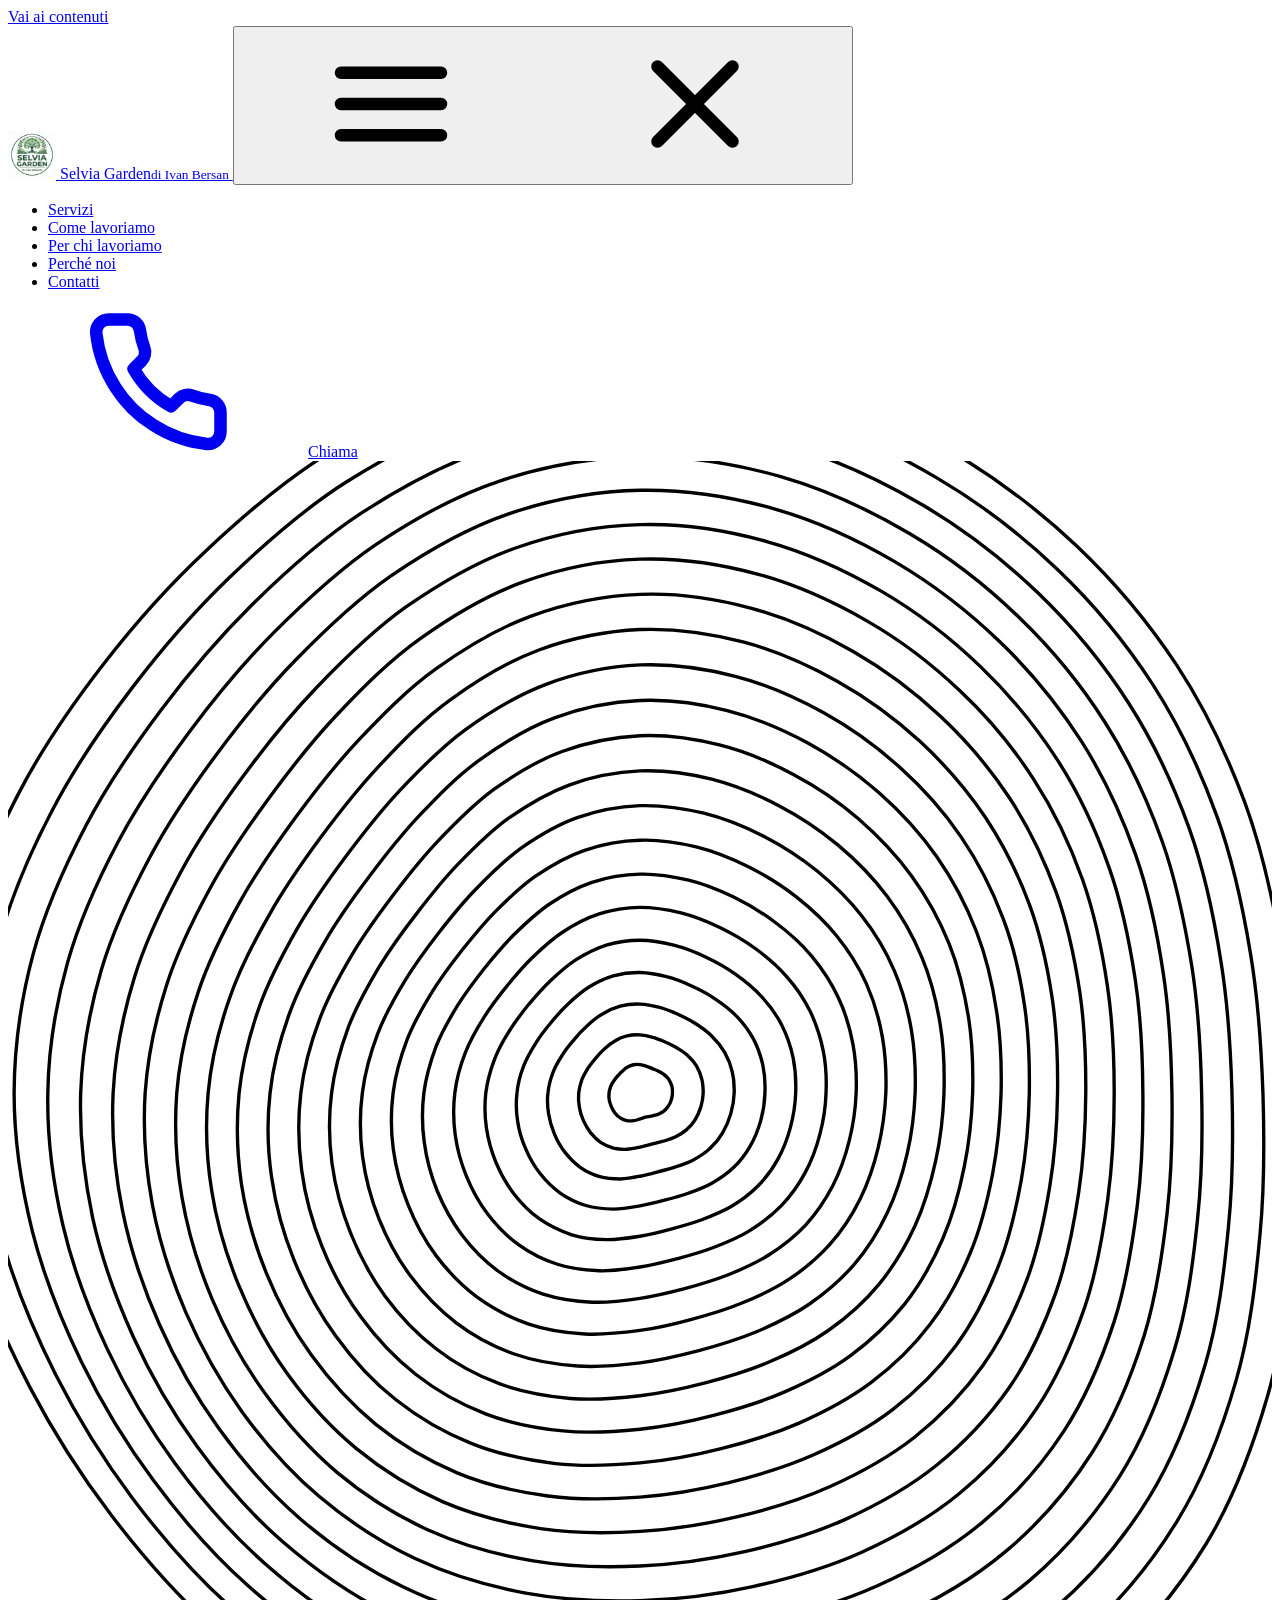
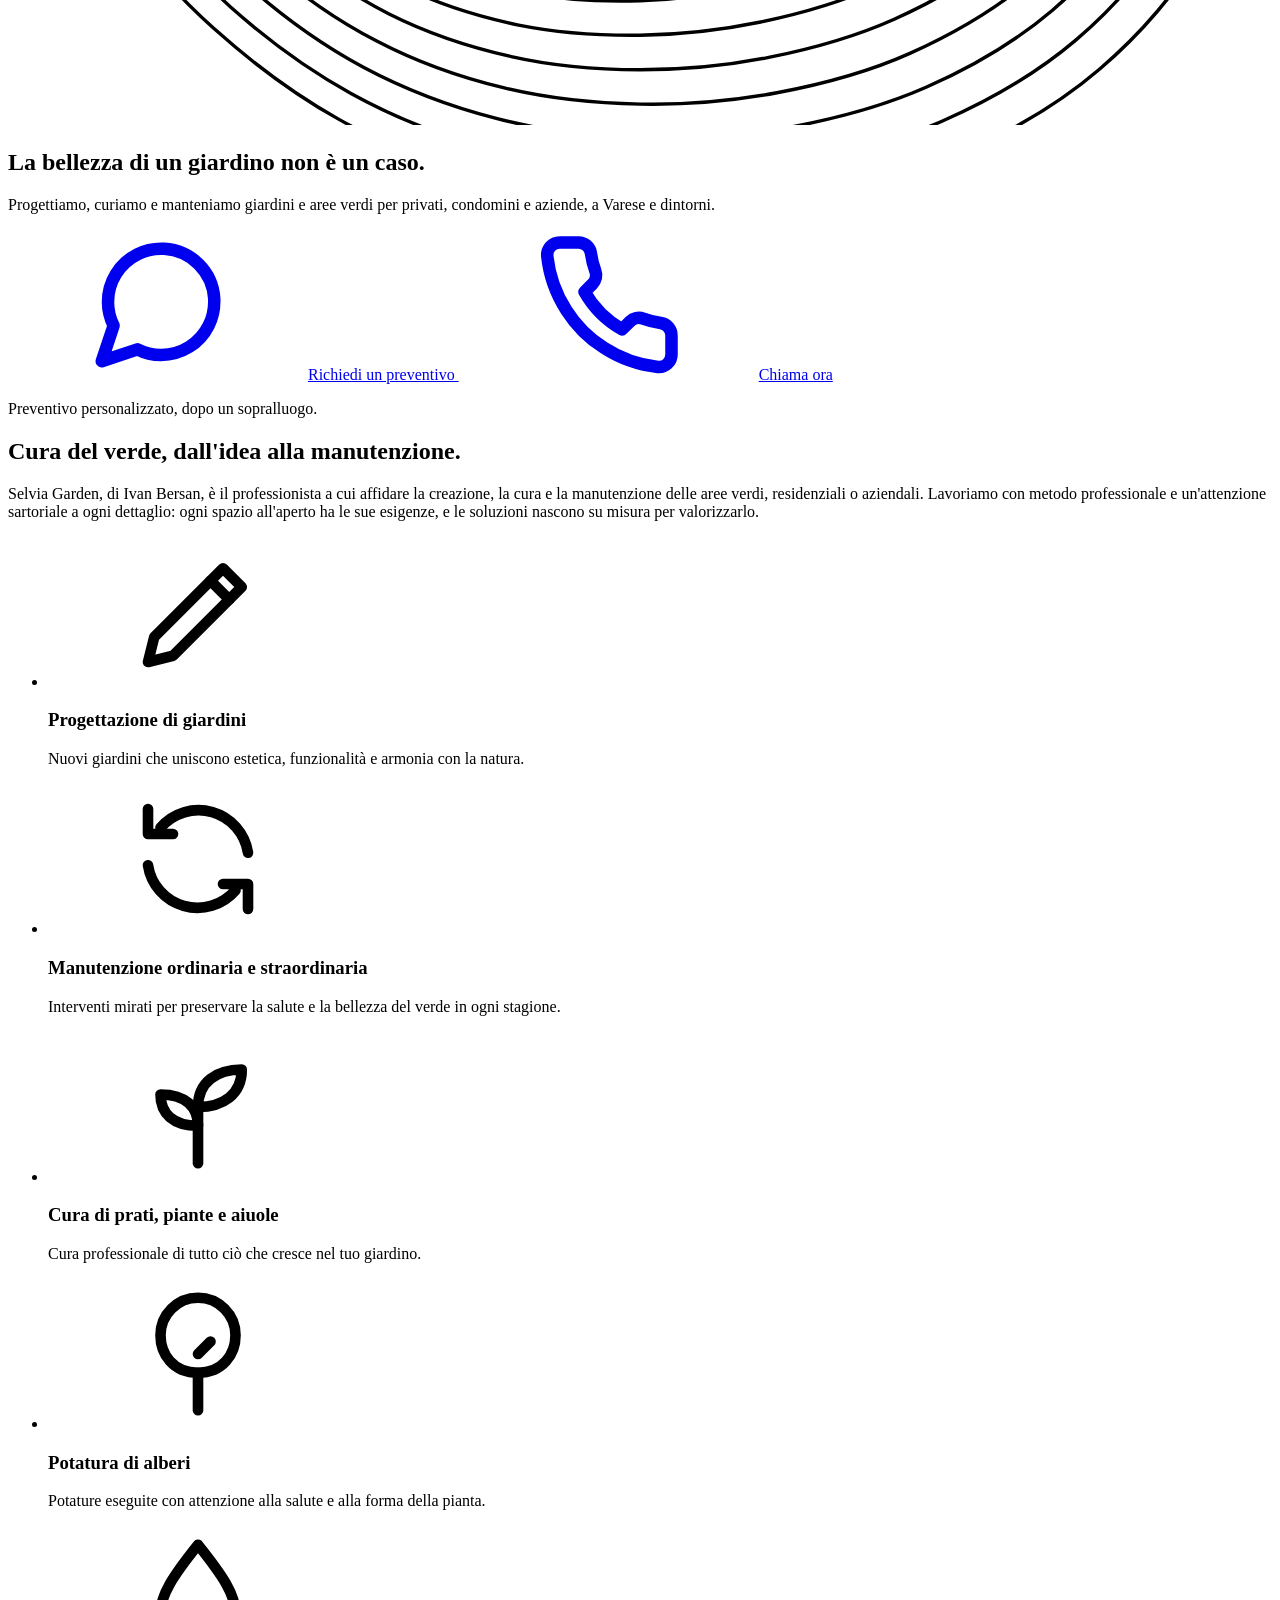
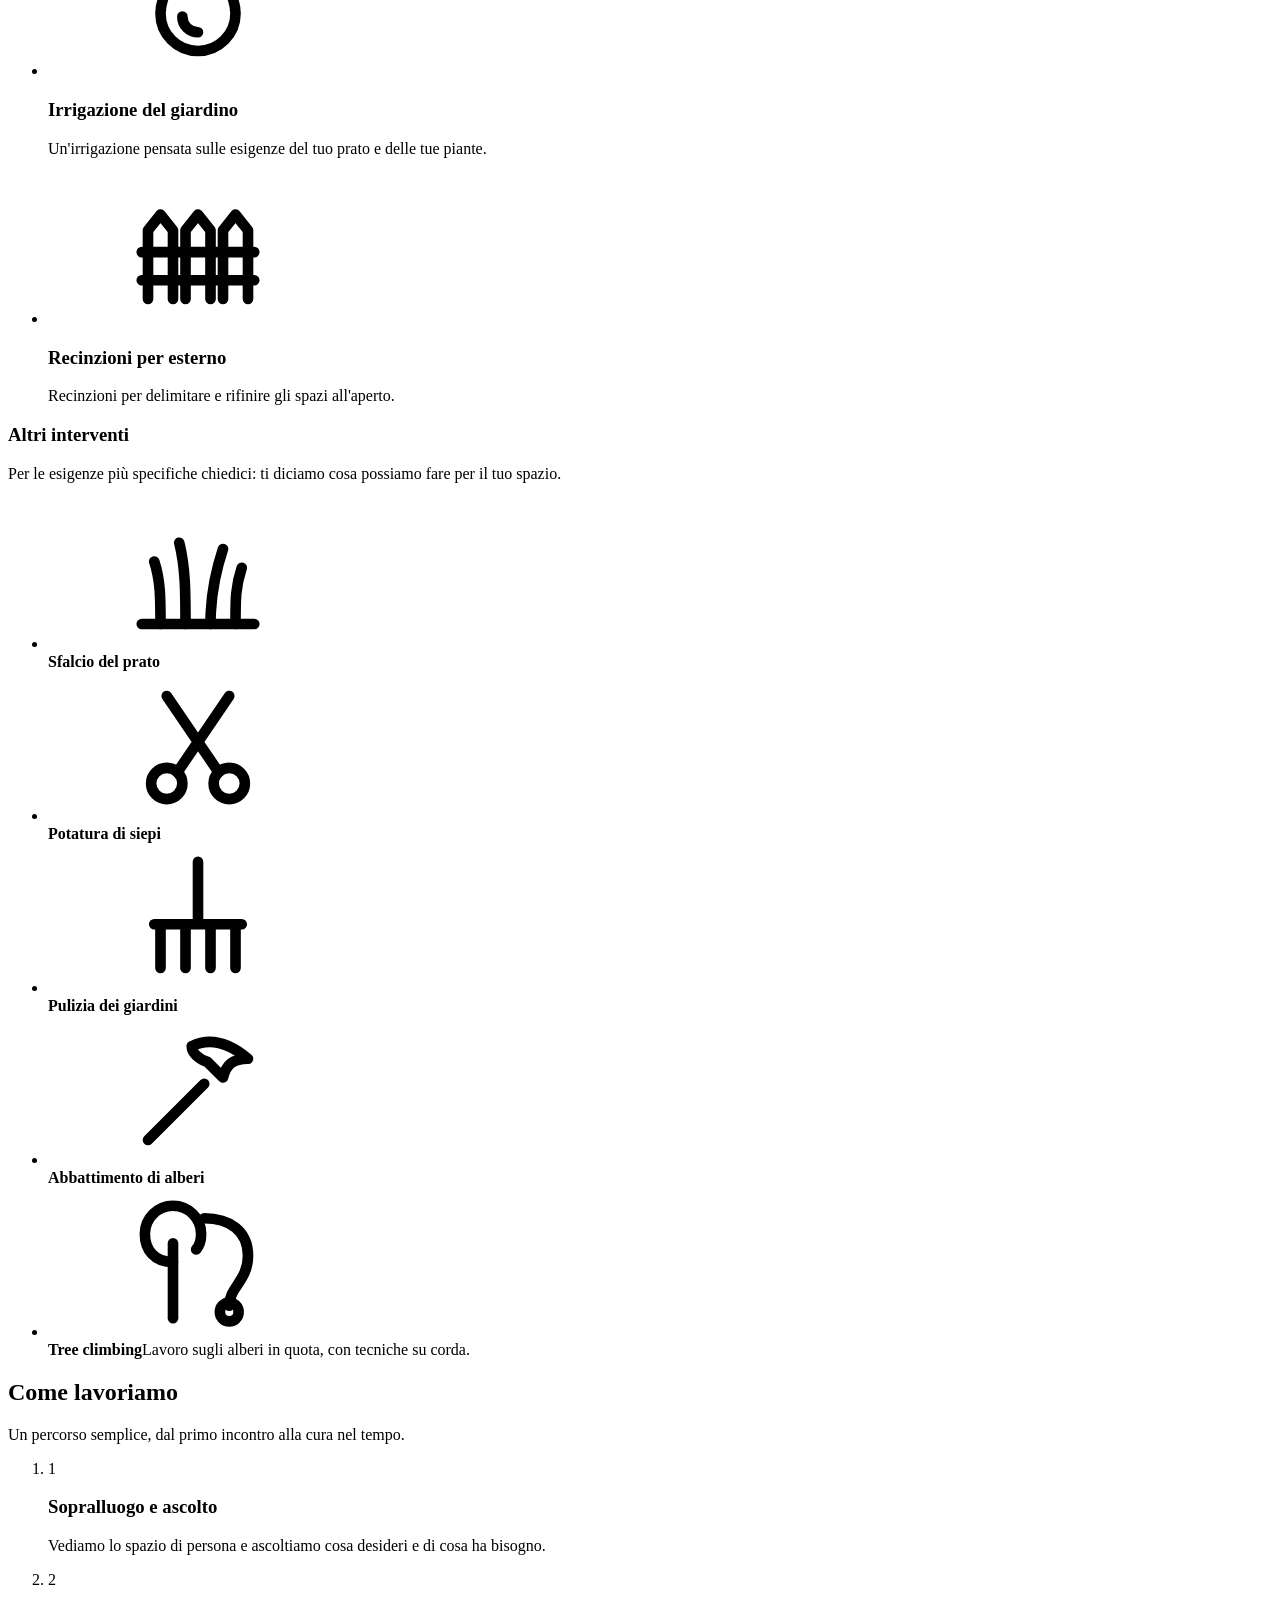
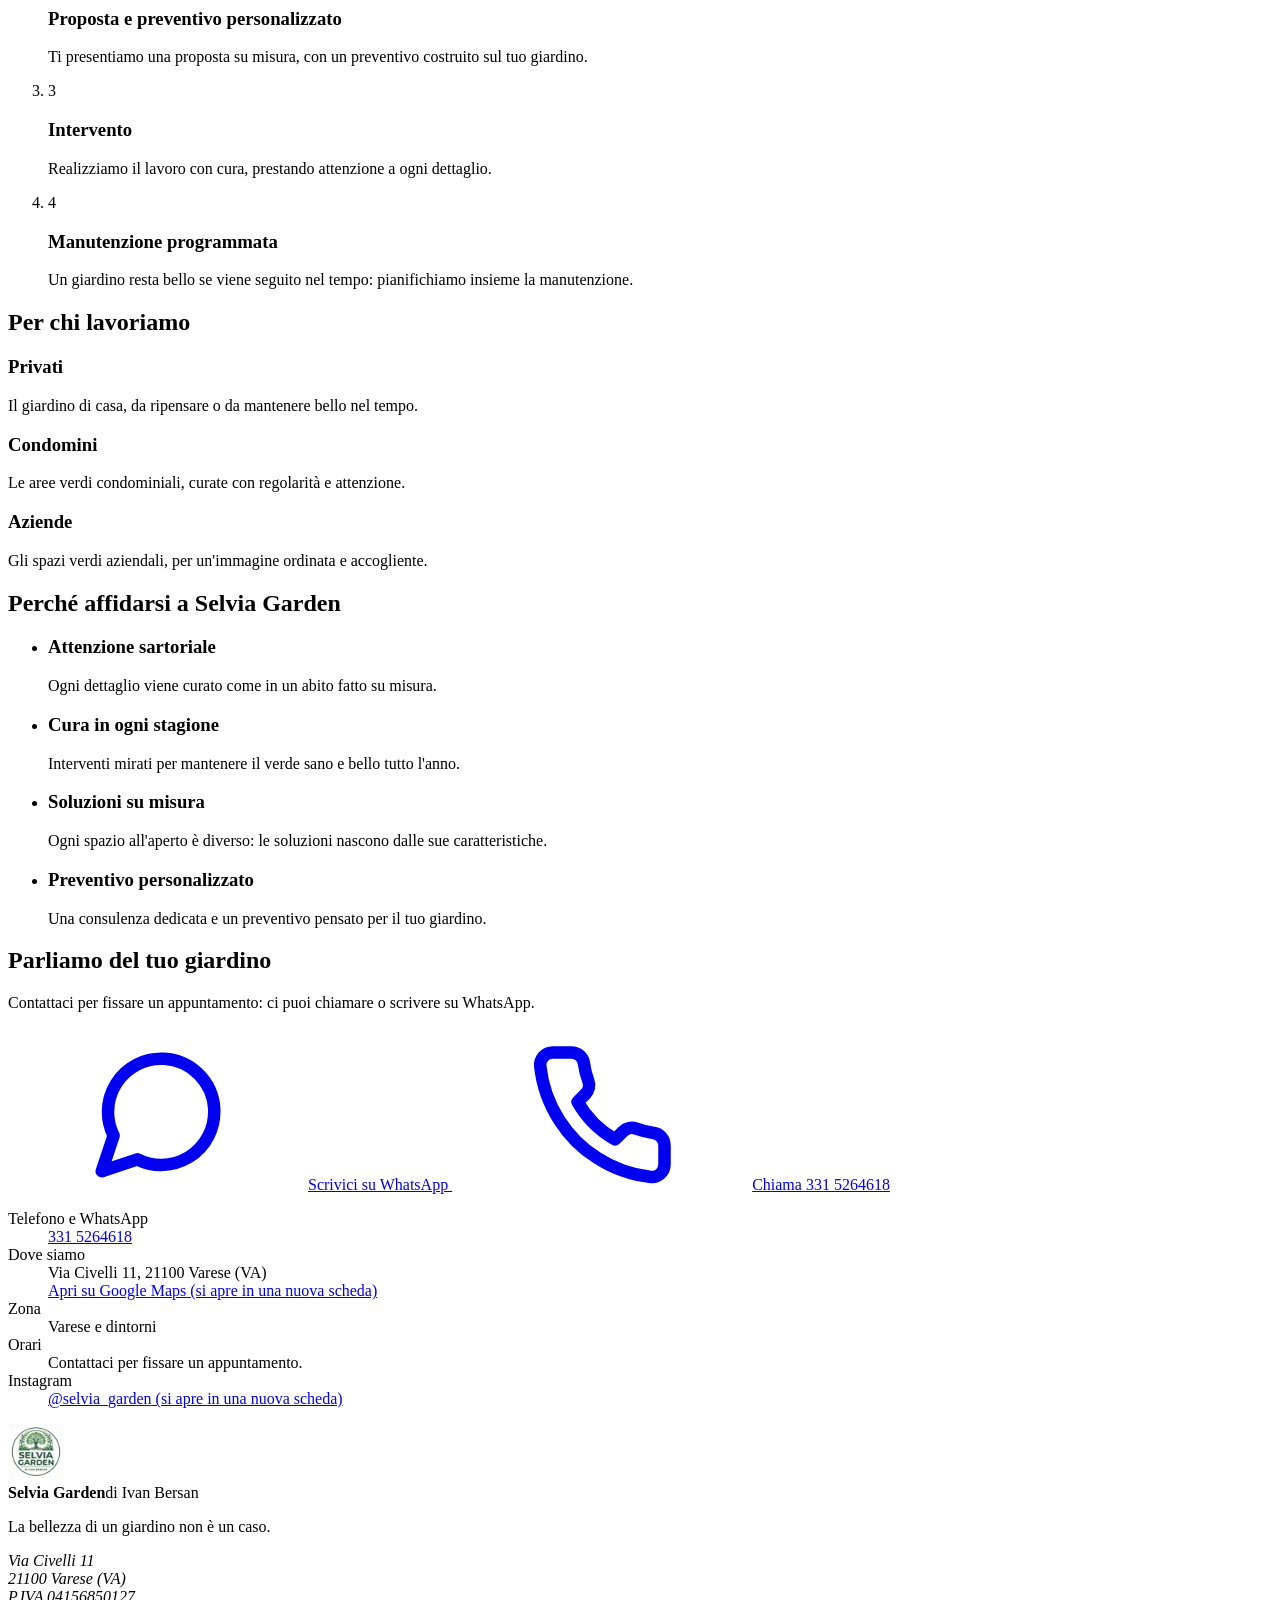
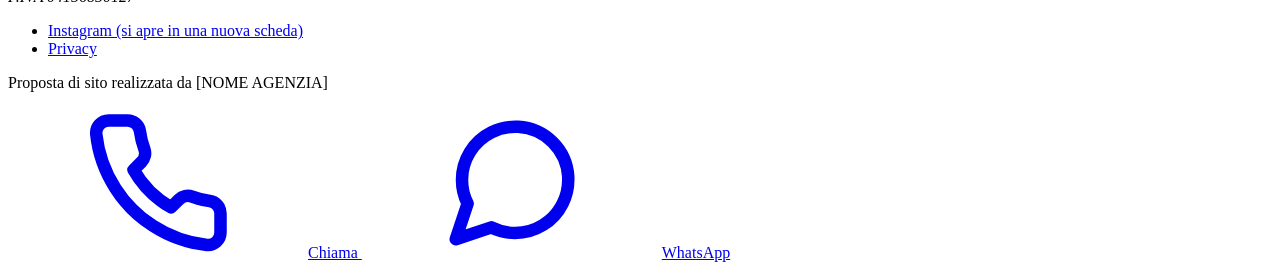
==== index.html @ 8de21fe6 "Aggiungi pagina principale con SEO, JSON-LD e noindex di bozza Co-Authored-By: Claude Sonnet 5.5 <no" ====
<!doctype html>
<html lang="it" class="no-js">
<head>
  <meta charset="utf-8">
  <meta name="viewport" content="width=device-width, initial-scale=1">
  <script>document.documentElement.className = "js";</script>

  <title>Selvia Garden | Giardiniere a Varese: progettazione e cura del verde</title>
  <meta name="description" content="Selvia Garden di Ivan Bersan: giardiniere a Varese per progettazione, cura e manutenzione di giardini e aree verdi di privati, condomini e aziende. Preventivo personalizzato.">

  <!-- BOZZA: togliere questa riga quando il cliente approva il sito (vedi README) -->
  <meta name="robots" content="noindex, nofollow">

  <meta name="theme-color" content="#1e4630">
  <link rel="icon" type="image/png" sizes="32x32" href="assets/img/favicon-32.png">
  <link rel="apple-touch-icon" href="assets/img/apple-touch-icon.png">

  <meta property="og:type" content="website">
  <meta property="og:locale" content="it_IT">
  <meta property="og:site_name" content="Selvia Garden">
  <meta property="og:title" content="Selvia Garden | Giardiniere a Varese">
  <meta property="og:description" content="La bellezza di un giardino non è un caso. Progettazione, cura e manutenzione del verde a Varese e dintorni.">
  <!-- Al go-live: rendere assoluti questi URL con il dominio definitivo -->
  <meta property="og:image" content="assets/img/og.png">
  <meta property="og:image:width" content="1200">
  <meta property="og:image:height" content="630">
  <meta name="twitter:card" content="summary_large_image">

  <link rel="stylesheet" href="assets/css/style.css">

  <!-- Dati reali dell'attività. Se cambi indirizzo/telefono in assets/js/main.js, aggiorna anche qui. -->
  <script type="application/ld+json">
  {
    "@context": "https://schema.org",
    "@type": "LocalBusiness",
    "name": "Selvia Garden",
    "legalName": "Selvia Garden di Ivan Bersan",
    "description": "Progettazione, cura e manutenzione di giardini e aree verdi per privati, condomini e aziende.",
    "telephone": "+393315264618",
    "vatID": "IT04156850127",
    "address": {
      "@type": "PostalAddress",
      "streetAddress": "Via Civelli 11",
      "postalCode": "21100",
      "addressLocality": "Varese",
      "addressRegion": "VA",
      "addressCountry": "IT"
    },
    "areaServed": "Varese e dintorni",
    "sameAs": ["https://www.instagram.com/selvia_garden/"]
  }
  </script>
</head>
<body>
  <a class="skip-link" href="#contenuto">Vai ai contenuti</a>

  <!-- Icone (sprite) -->
  <svg width="0" height="0" style="position:absolute" aria-hidden="true" focusable="false">
    <defs>
      <symbol id="i-phone" viewBox="0 0 24 24"><path fill="none" stroke="currentColor" stroke-width="2" stroke-linecap="round" stroke-linejoin="round" d="M22 16.92v3a2 2 0 0 1-2.18 2 19.79 19.79 0 0 1-8.63-3.07 19.5 19.5 0 0 1-6-6 19.79 19.79 0 0 1-3.07-8.67A2 2 0 0 1 4.11 2h3a2 2 0 0 1 2 1.72c.13.96.36 1.9.7 2.81a2 2 0 0 1-.45 2.11L8.09 9.91a16 16 0 0 0 6 6l1.27-1.27a2 2 0 0 1 2.11-.45c.91.34 1.85.57 2.81.7A2 2 0 0 1 22 16.92z"/></symbol>
      <symbol id="i-chat" viewBox="0 0 24 24"><path fill="none" stroke="currentColor" stroke-width="2" stroke-linecap="round" stroke-linejoin="round" d="M21 11.5a8.4 8.4 0 0 1-.9 3.8 8.5 8.5 0 0 1-7.6 4.7 8.4 8.4 0 0 1-3.8-.9L3 21l1.9-5.7a8.4 8.4 0 0 1-.9-3.8 8.5 8.5 0 0 1 4.7-7.6 8.4 8.4 0 0 1 3.8-.9h.5a8.5 8.5 0 0 1 8 8z"/></symbol>
      <symbol id="i-menu" viewBox="0 0 24 24"><path fill="none" stroke="currentColor" stroke-width="2" stroke-linecap="round" d="M4 7h16M4 12h16M4 17h16"/></symbol>
      <symbol id="i-close" viewBox="0 0 24 24"><path fill="none" stroke="currentColor" stroke-width="2" stroke-linecap="round" d="M6 6l12 12M18 6L6 18"/></symbol>

      <!-- Servizi: stile a tratto, 24x24 -->
      <symbol id="s-progetto" viewBox="0 0 24 24"><g fill="none" stroke="currentColor" stroke-width="1.7" stroke-linecap="round" stroke-linejoin="round"><path d="M4 20l1-4L16 5l3 3L8 19l-4 1z"/><path d="M14 7l3 3"/></g></symbol>
      <symbol id="s-manutenzione" viewBox="0 0 24 24"><g fill="none" stroke="currentColor" stroke-width="1.7" stroke-linecap="round" stroke-linejoin="round"><path d="M20 11a8 8 0 0 0-14-4M4 4v4h4M4 13a8 8 0 0 0 14 4M20 20v-4h-4"/></g></symbol>
      <symbol id="s-cura" viewBox="0 0 24 24"><g fill="none" stroke="currentColor" stroke-width="1.7" stroke-linecap="round" stroke-linejoin="round"><path d="M12 21v-9"/><path d="M12 12c0-4 3-6 7-6 0 4-3 6-7 6z"/><path d="M12 15c0-3-2-5-6-5 0 3 2 5 6 5z"/></g></symbol>
      <symbol id="s-albero" viewBox="0 0 24 24"><g fill="none" stroke="currentColor" stroke-width="1.7" stroke-linecap="round" stroke-linejoin="round"><path d="M12 21v-6"/><path d="M12 15c-4 0-6-3-6-6a6 6 0 0 1 12 0c0 3-2 6-6 6z"/><path d="M12 12l2-2"/></g></symbol>
      <symbol id="s-acqua" viewBox="0 0 24 24"><g fill="none" stroke="currentColor" stroke-width="1.7" stroke-linecap="round" stroke-linejoin="round"><path d="M12 3c4 5 6 8 6 11a6 6 0 0 1-12 0c0-3 2-6 6-11z"/><path d="M9.5 14.5a2.5 2.5 0 0 0 2.5 2.5"/></g></symbol>
      <symbol id="s-recinzione" viewBox="0 0 24 24"><g fill="none" stroke="currentColor" stroke-width="1.7" stroke-linecap="round" stroke-linejoin="round"><path d="M4 20V9l2-2.5L8 9v11M10 20V9l2-2.5L14 9v11M16 20V9l2-2.5L20 9v11"/><path d="M3 12.5h18M3 17h18"/></g></symbol>
      <symbol id="s-prato" viewBox="0 0 24 24"><g fill="none" stroke="currentColor" stroke-width="1.7" stroke-linecap="round" stroke-linejoin="round"><path d="M3 20h18"/><path d="M6 20c0-4 0-7-1-10M10 20c0-5 0-9-1-13M14 20c0-5 1-9 2-12M18 20c0-4 0-6 1-9"/></g></symbol>
      <symbol id="s-forbici" viewBox="0 0 24 24"><g fill="none" stroke="currentColor" stroke-width="1.7" stroke-linecap="round" stroke-linejoin="round"><circle cx="7" cy="18" r="2.5"/><circle cx="17" cy="18" r="2.5"/><path d="M8.7 16.2L17 4M15.3 16.2L7 4"/></g></symbol>
      <symbol id="s-rastrello" viewBox="0 0 24 24"><g fill="none" stroke="currentColor" stroke-width="1.7" stroke-linecap="round" stroke-linejoin="round"><path d="M12 3v10M5 13h14M6 13v7M10 13v7M14 13v7M18 13v7"/></g></symbol>
      <symbol id="s-ascia" viewBox="0 0 24 24"><g fill="none" stroke="currentColor" stroke-width="1.7" stroke-linecap="round" stroke-linejoin="round"><path d="M4 20l9-9"/><path d="M11 5c3-1.5 6-.5 9 2-2.5 0-3.5 1-4 3l-2.5-2.5c-1.5-.5-2.5-1.500-2.500-2.500z"/></g></symbol>
      <symbol id="s-corda" viewBox="0 0 24 24"><g fill="none" stroke="currentColor" stroke-width="1.7" stroke-linecap="round" stroke-linejoin="round"><path d="M8 21V9"/><path d="M8 12c-3 0-4.500-2-4.500-4.500a4.500 4.500 0 0 1 9 0c0 1-.3 1.900-.8 2.500"/><path d="M13 5c4 0 7 2 7 6s-3 5-3 8"/><circle cx="17" cy="20" r="1.500"/></g></symbol>
      <symbol id="i-instagram" viewBox="0 0 24 24"><g fill="none" stroke="currentColor" stroke-width="2" stroke-linecap="round" stroke-linejoin="round"><rect x="3" y="3" width="18" height="18" rx="5"/><circle cx="12" cy="12" r="4"/><path d="M17.500 6.500h.01"/></g></symbol>
    </defs>
  </svg>

  <header class="site-header">
    <div class="container header-inner">
      <a class="brand" href="#top" aria-label="Selvia Garden, torna in cima">
        <img src="assets/img/logo.webp" width="48" height="48" alt="Logo Selvia Garden">
        <span>Selvia Garden<small>di Ivan Bersan</small></span>
      </a>

      <button class="menu-toggle" type="button" aria-expanded="false" aria-controls="menu" aria-label="Apri il menu">
        <svg class="icon-open" aria-hidden="true"><use href="#i-menu"/></svg>
        <svg class="icon-close" aria-hidden="true"><use href="#i-close"/></svg>
      </button>

      <nav class="site-nav" id="menu" aria-label="Menu principale">
        <ul class="nav-list">
          <li><a href="#servizi">Servizi</a></li>
          <li><a href="#metodo">Come lavoriamo</a></li>
          <li><a href="#clienti">Per chi lavoriamo</a></li>
          <li id="nav-lavori" hidden><a href="#lavori">I nostri lavori</a></li>
          <li><a href="#perche">Perché noi</a></li>
          <li><a href="#contatti">Contatti</a></li>
        </ul>
      </nav>

      <a class="btn btn-solid header-cta" href="tel:+393315264618" data-href="tel">
        <svg aria-hidden="true"><use href="#i-phone"/></svg>Chiama
      </a>
    </div>
  </header>

  <main id="contenuto">
    <!-- 2. HERO -->
    <section class="hero on-dark" id="top" aria-labelledby="hero-title">
<svg class="rings" viewBox="0 0 600 600" aria-hidden="true" focusable="false"><g fill="none" stroke="currentColor" stroke-width="1.6" stroke-linecap="round">
<path pathLength="1" style="--i:0;--o:0.90" d="M315.4 300.0C315.4 301.1 315.2 302.3 314.8 303.4C314.5 304.5 314.0 305.5 313.3 306.4C312.7 307.3 311.9 308.2 311.0 308.8C310.2 309.4 309.1 309.9 308.2 310.3C307.2 310.6 306.2 310.8 305.3 311.0C304.4 311.2 303.5 311.3 302.6 311.5C301.7 311.7 300.9 312.1 300.0 312.3C299.1 312.6 298.1 313.0 297.0 313.1C296.0 313.2 294.8 313.3 293.7 313.1C292.6 312.9 291.5 312.4 290.6 311.8C289.6 311.2 288.8 310.4 288.1 309.5C287.4 308.6 286.9 307.6 286.4 306.5C286.0 305.5 285.6 304.4 285.4 303.3C285.2 302.2 285.2 301.1 285.3 300.0C285.4 298.9 285.7 297.8 286.1 296.8C286.5 295.8 287.1 294.9 287.7 294.1C288.2 293.2 288.9 292.4 289.6 291.7C290.3 290.9 290.9 290.2 291.7 289.6C292.4 288.9 293.2 288.2 294.1 287.7C295.0 287.2 295.9 286.8 296.9 286.6C297.9 286.4 299.0 286.4 300.0 286.5C301.0 286.6 302.0 286.9 302.9 287.2C303.9 287.5 304.7 287.9 305.6 288.3C306.5 288.7 307.5 289.0 308.4 289.5C309.3 289.9 310.3 290.4 311.2 291.1C312.1 291.7 313.0 292.5 313.6 293.4C314.2 294.4 314.8 295.5 315.1 296.6C315.4 297.7 315.5 298.9 315.4 300.0Z"/>
<path pathLength="1" style="--i:1;--o:0.87" d="M330.0 300.0C329.9 302.2 329.5 304.5 328.9 306.6C328.2 308.7 327.3 310.8 326.2 312.6C325.1 314.4 323.6 316.2 322.0 317.5C320.4 318.9 318.5 320.0 316.7 320.9C314.8 321.8 312.9 322.3 311.0 322.9C309.2 323.4 307.4 323.8 305.5 324.3C303.7 324.8 301.9 325.3 300.0 325.7C298.1 326.1 296.0 326.6 293.9 326.7C291.8 326.8 289.5 326.7 287.4 326.2C285.3 325.6 283.1 324.6 281.3 323.4C279.5 322.2 277.9 320.5 276.5 318.8C275.1 317.0 274.0 315.0 273.1 313.0C272.2 310.9 271.5 308.7 271.2 306.6C270.8 304.4 270.7 302.1 270.9 300.0C271.1 297.9 271.7 295.7 272.4 293.7C273.2 291.7 274.3 289.9 275.4 288.1C276.5 286.4 277.8 284.8 279.1 283.3C280.4 281.8 281.7 280.3 283.2 279.0C284.7 277.6 286.3 276.3 288.1 275.3C289.8 274.2 291.8 273.3 293.8 272.9C295.8 272.4 298.0 272.3 300.0 272.4C302.0 272.5 304.1 273.0 306.0 273.6C308.0 274.1 309.8 274.9 311.7 275.7C313.6 276.5 315.4 277.4 317.2 278.4C319.0 279.5 320.9 280.6 322.5 282.1C324.0 283.5 325.6 285.2 326.8 287.1C327.9 289.0 328.8 291.2 329.3 293.3C329.9 295.5 330.0 297.8 330.0 300.0Z"/>
<path pathLength="1" style="--i:2;--o:0.84" d="M344.7 300.0C344.6 303.3 344.0 306.7 343.1 309.8C342.2 313.0 340.9 316.1 339.2 318.9C337.6 321.7 335.5 324.3 333.1 326.4C330.8 328.6 328.0 330.3 325.3 331.8C322.6 333.2 319.7 334.2 316.9 335.1C314.1 336.1 311.4 336.7 308.5 337.4C305.7 338.2 303.0 339.0 300.0 339.5C297.0 340.1 293.9 340.7 290.7 340.8C287.5 340.8 284.1 340.6 280.9 339.7C277.8 338.8 274.5 337.3 271.8 335.4C269.1 333.5 266.6 330.9 264.5 328.3C262.4 325.7 260.7 322.6 259.4 319.5C258.1 316.5 257.1 313.2 256.6 309.9C256.1 306.7 255.9 303.2 256.3 300.0C256.6 296.8 257.5 293.5 258.6 290.5C259.7 287.6 261.3 284.8 263.0 282.2C264.6 279.5 266.5 277.2 268.5 274.9C270.4 272.5 272.4 270.3 274.7 268.3C276.9 266.2 279.3 264.1 282.0 262.6C284.6 261.0 287.6 259.6 290.6 258.8C293.6 258.0 296.9 257.7 300.0 257.8C303.1 257.9 306.3 258.6 309.3 259.4C312.3 260.2 315.2 261.4 318.0 262.6C320.8 263.9 323.6 265.3 326.3 267.0C329.0 268.7 331.7 270.6 334.0 272.9C336.3 275.1 338.5 277.8 340.2 280.7C341.8 283.5 343.1 286.8 343.8 290.0C344.6 293.2 344.8 296.7 344.7 300.0Z"/>
<path pathLength="1" style="--i:3;--o:0.82" d="M359.3 300.0C359.2 304.4 358.5 308.9 357.3 313.1C356.1 317.3 354.5 321.5 352.3 325.2C350.2 328.9 347.4 332.5 344.4 335.4C341.4 338.3 337.7 340.8 334.1 342.8C330.6 344.8 326.7 346.2 322.9 347.6C319.2 348.9 315.4 349.9 311.6 350.9C307.8 351.9 304.0 352.9 300.0 353.6C296.0 354.3 291.7 355.1 287.4 355.1C283.1 355.0 278.5 354.6 274.3 353.4C270.1 352.1 265.8 350.1 262.1 347.5C258.5 344.9 255.1 341.5 252.4 338.0C249.6 334.5 247.3 330.3 245.6 326.2C243.8 322.1 242.5 317.6 241.9 313.3C241.2 308.9 241.1 304.3 241.6 300.0C242.0 295.7 243.2 291.3 244.7 287.4C246.2 283.4 248.4 279.7 250.6 276.2C252.7 272.7 255.3 269.5 257.9 266.4C260.4 263.3 263.1 260.3 266.1 257.5C269.1 254.7 272.3 251.9 275.8 249.7C279.3 247.5 283.3 245.6 287.3 244.4C291.3 243.3 295.8 242.7 300.0 242.8C304.2 242.9 308.5 243.7 312.6 244.8C316.7 245.8 320.6 247.4 324.5 249.2C328.3 250.9 332.1 252.9 335.6 255.3C339.2 257.7 342.8 260.4 345.8 263.5C348.8 266.6 351.6 270.3 353.7 274.1C355.8 278.0 357.3 282.4 358.3 286.7C359.2 291.0 359.5 295.6 359.3 300.0Z"/>
<path pathLength="1" style="--i:4;--o:0.79" d="M373.9 300.0C373.7 305.5 372.8 311.1 371.4 316.3C370.0 321.6 368.0 326.8 365.4 331.5C362.8 336.2 359.4 340.7 355.7 344.4C352.0 348.2 347.5 351.4 343.1 354.0C338.6 356.6 333.7 358.5 329.0 360.3C324.3 362.0 319.6 363.3 314.7 364.6C309.9 365.9 305.1 367.2 300.0 368.0C294.9 368.8 289.5 369.7 284.1 369.6C278.7 369.5 272.9 368.9 267.6 367.3C262.3 365.6 256.9 363.0 252.3 359.8C247.7 356.5 243.5 352.2 240.1 347.8C236.6 343.3 233.8 338.1 231.6 332.9C229.5 327.7 227.9 322.1 227.1 316.6C226.3 311.2 226.2 305.4 226.8 300.0C227.5 294.6 229.0 289.2 230.9 284.2C232.7 279.3 235.4 274.6 238.2 270.2C240.9 265.8 244.0 261.9 247.2 257.9C250.5 254.0 253.8 250.2 257.5 246.7C261.2 243.2 265.1 239.6 269.5 236.8C274.0 234.0 278.9 231.4 284.0 229.8C289.1 228.3 294.7 227.5 300.0 227.5C305.3 227.5 310.8 228.5 316.0 229.8C321.2 231.1 326.3 233.1 331.1 235.4C336.0 237.7 340.7 240.3 345.1 243.4C349.5 246.5 353.9 250.0 357.6 254.1C361.3 258.1 364.7 262.7 367.2 267.6C369.7 272.5 371.6 278.0 372.7 283.4C373.8 288.8 374.1 294.5 373.9 300.0Z"/>
<path pathLength="1" style="--i:5;--o:0.76" d="M388.3 300.0C388.1 306.6 387.1 313.2 385.4 319.5C383.8 325.8 381.5 332.1 378.4 337.8C375.4 343.4 371.5 348.9 367.1 353.5C362.7 358.1 357.4 362.0 352.1 365.3C346.8 368.6 340.9 371.0 335.2 373.2C329.6 375.4 323.8 377.0 317.9 378.6C312.1 380.1 306.2 381.7 300.0 382.6C293.8 383.6 287.3 384.6 280.7 384.4C274.2 384.1 267.2 383.4 260.8 381.3C254.5 379.3 248.0 376.1 242.5 372.1C237.0 368.2 231.9 363.0 227.8 357.6C223.7 352.2 220.2 345.9 217.7 339.7C215.1 333.4 213.2 326.6 212.3 320.0C211.4 313.4 211.3 306.5 212.1 300.0C212.9 293.5 214.7 287.0 217.0 281.1C219.3 275.1 222.5 269.5 225.8 264.3C229.1 259.0 232.8 254.2 236.6 249.5C240.5 244.7 244.4 240.1 248.8 235.8C253.3 231.5 257.9 227.1 263.2 223.7C268.5 220.2 274.5 217.0 280.6 215.0C286.7 213.1 293.5 212.0 300.0 211.9C306.5 211.9 313.2 213.0 319.5 214.5C325.8 216.1 332.0 218.6 337.9 221.4C343.7 224.2 349.5 227.5 354.7 231.4C360.0 235.2 365.2 239.6 369.5 244.6C373.9 249.5 377.8 255.2 380.7 261.1C383.6 267.1 385.7 273.7 387.0 280.1C388.3 286.6 388.6 293.4 388.3 300.0Z"/>
<path pathLength="1" style="--i:6;--o:0.73" d="M402.6 300.0C402.3 307.6 401.2 315.3 399.3 322.7C397.5 330.0 394.9 337.4 391.5 344.0C388.0 350.7 383.6 357.2 378.6 362.7C373.5 368.1 367.4 372.9 361.3 376.8C355.1 380.8 348.3 383.7 341.6 386.4C334.9 389.0 328.1 391.0 321.2 392.9C314.3 394.7 307.3 396.5 300.0 397.5C292.7 398.6 285.0 399.6 277.3 399.3C269.7 399.0 261.5 397.9 254.0 395.5C246.6 393.0 239.0 389.2 232.6 384.5C226.2 379.8 220.3 373.8 215.5 367.4C210.7 361.0 206.7 353.7 203.7 346.4C200.7 339.0 198.6 331.1 197.6 323.4C196.5 315.7 196.5 307.6 197.4 300.0C198.4 292.4 200.6 284.9 203.2 277.9C205.9 271.0 209.7 264.5 213.5 258.3C217.3 252.2 221.6 246.6 226.0 241.0C230.5 235.4 235.0 230.0 240.1 224.9C245.3 219.8 250.7 214.6 256.9 210.4C263.0 206.3 270.0 202.4 277.2 200.0C284.4 197.6 292.4 196.2 300.0 196.1C307.6 195.9 315.6 197.2 323.1 199.0C330.5 200.8 337.8 203.8 344.7 207.1C351.6 210.5 358.3 214.5 364.4 219.2C370.6 223.8 376.5 229.1 381.5 235.0C386.4 240.9 390.9 247.7 394.1 254.7C397.4 261.6 399.7 269.4 401.1 276.9C402.5 284.5 402.9 292.4 402.6 300.0Z"/>
<path pathLength="1" style="--i:7;--o:0.70" d="M416.7 300.0C416.3 308.7 415.1 317.4 413.1 325.8C411.1 334.2 408.3 342.6 404.5 350.3C400.7 358.0 395.8 365.5 390.1 371.9C384.5 378.2 377.6 383.9 370.6 388.5C363.6 393.2 355.8 396.7 348.1 399.8C340.4 403.0 332.5 405.3 324.5 407.4C316.5 409.6 308.4 411.5 300.0 412.7C291.6 413.8 282.7 414.9 273.9 414.4C265.1 413.9 255.7 412.6 247.2 409.7C238.7 406.8 230.1 402.3 222.7 396.9C215.4 391.5 208.7 384.5 203.2 377.2C197.8 369.9 193.2 361.4 189.9 353.0C186.5 344.6 184.1 335.6 182.9 326.7C181.7 317.9 181.7 308.7 182.8 300.0C183.9 291.3 186.4 282.7 189.4 274.8C192.5 266.8 196.8 259.4 201.1 252.4C205.4 245.3 210.3 238.9 215.3 232.5C220.4 226.1 225.5 219.8 231.3 213.9C237.2 208.0 243.4 201.9 250.4 197.1C257.5 192.2 265.4 187.6 273.7 184.8C282.0 181.9 291.2 180.2 300.0 180.0C308.8 179.7 318.0 181.1 326.7 183.2C335.3 185.3 343.7 188.8 351.7 192.7C359.6 196.7 367.3 201.4 374.2 206.9C381.2 212.4 387.9 218.6 393.4 225.5C399.0 232.4 403.9 240.2 407.5 248.2C411.1 256.3 413.6 265.1 415.1 273.7C416.6 282.4 417.0 291.3 416.7 300.0Z"/>
<path pathLength="1" style="--i:8;--o:0.68" d="M430.6 300.0C430.2 309.7 429.0 319.5 426.8 328.9C424.6 338.4 421.7 347.9 417.5 356.6C413.4 365.3 408.1 373.9 401.8 381.2C395.6 388.5 387.9 395.0 380.1 400.4C372.2 405.8 363.4 409.9 354.7 413.6C346.0 417.2 337.0 419.9 327.9 422.3C318.8 424.7 309.6 426.9 300.0 428.1C290.4 429.3 280.4 430.3 270.4 429.6C260.5 428.9 249.9 427.3 240.3 423.9C230.7 420.5 221.1 415.4 212.9 409.2C204.7 403.0 197.2 395.1 191.1 386.9C184.9 378.6 179.9 369.1 176.1 359.7C172.3 350.2 169.6 340.0 168.3 330.1C167.0 320.1 166.9 309.7 168.2 300.0C169.4 290.3 172.2 280.5 175.6 271.6C179.0 262.7 183.8 254.3 188.6 246.4C193.5 238.4 198.9 231.1 204.5 223.9C210.2 216.6 215.9 209.5 222.5 202.8C229.0 196.1 236.0 189.1 243.9 183.5C251.9 178.0 260.8 172.6 270.2 169.3C279.5 166.0 290.0 164.0 300.0 163.6C310.0 163.3 320.5 164.8 330.3 167.2C340.1 169.6 349.7 173.6 358.7 178.1C367.6 182.7 376.3 188.3 384.1 194.6C391.8 200.9 399.2 208.1 405.3 216.0C411.5 223.9 416.8 232.8 420.7 241.9C424.6 251.0 427.3 260.9 428.9 270.6C430.5 280.3 430.9 290.3 430.6 300.0Z"/>
<path pathLength="1" style="--i:9;--o:0.65" d="M444.3 300.0C443.9 310.8 442.7 321.6 440.4 332.0C438.1 342.5 435.1 353.1 430.6 362.9C426.1 372.7 420.4 382.3 413.6 390.6C406.8 398.9 398.4 406.4 389.7 412.5C381.0 418.7 371.2 423.5 361.5 427.6C351.7 431.8 341.6 434.8 331.4 437.5C321.1 440.2 310.7 442.5 300.0 443.7C289.3 445.0 278.0 445.9 266.9 445.0C255.8 444.0 244.1 442.0 233.5 438.1C222.9 434.2 212.2 428.4 203.2 421.4C194.1 414.5 185.8 405.7 179.0 396.5C172.3 387.3 166.7 376.7 162.5 366.2C158.3 355.7 155.3 344.4 153.8 333.4C152.3 322.3 152.2 310.8 153.6 300.0C154.9 289.2 158.0 278.4 161.7 268.4C165.5 258.5 170.8 249.2 176.1 240.3C181.4 231.5 187.4 223.3 193.7 215.2C199.9 207.1 206.2 199.1 213.5 191.5C220.8 184.0 228.5 176.1 237.3 169.8C246.2 163.5 256.2 157.5 266.6 153.7C277.1 149.9 288.8 147.6 300.0 147.1C311.2 146.7 323.0 148.3 334.0 151.0C345.0 153.8 355.8 158.3 365.7 163.5C375.7 168.7 385.3 175.1 393.9 182.2C402.5 189.4 410.6 197.6 417.2 206.5C423.9 215.4 429.6 225.4 433.8 235.6C438.0 245.7 440.8 256.7 442.5 267.5C444.3 278.2 444.6 289.2 444.3 300.0Z"/>
<path pathLength="1" style="--i:10;--o:0.62" d="M457.9 300.0C457.5 311.8 456.3 323.6 453.9 335.1C451.6 346.7 448.4 358.4 443.7 369.2C439.0 380.1 433.0 390.9 425.6 400.2C418.2 409.4 409.1 417.9 399.6 424.9C390.1 431.9 379.2 437.3 368.4 442.0C357.6 446.7 346.3 450.1 334.9 453.0C323.5 456.0 311.9 458.3 300.0 459.6C288.1 460.8 275.6 461.6 263.4 460.4C251.2 459.2 238.3 456.8 226.7 452.3C215.0 447.8 203.4 441.3 193.5 433.5C183.6 425.8 174.6 416.1 167.2 405.9C159.8 395.8 153.6 384.3 149.0 372.7C144.4 361.2 141.0 348.8 139.4 336.7C137.7 324.5 137.6 311.9 139.0 300.0C140.4 288.1 143.7 276.2 147.8 265.3C151.8 254.3 157.6 244.0 163.4 234.2C169.2 224.4 175.8 215.4 182.6 206.4C189.4 197.4 196.4 188.5 204.4 180.1C212.4 171.7 220.9 163.0 230.6 155.9C240.4 148.9 251.4 142.1 263.0 137.9C274.6 133.6 287.5 131.0 300.0 130.4C312.5 129.9 325.6 131.7 337.7 134.8C349.8 137.8 361.8 142.9 372.8 148.8C383.8 154.6 394.4 161.8 403.8 169.9C413.1 178.0 421.9 187.2 429.0 197.1C436.2 207.0 442.3 218.1 446.8 229.3C451.3 240.5 454.1 252.6 456.0 264.4C457.8 276.2 458.2 288.2 457.9 300.0Z"/>
<path pathLength="1" style="--i:11;--o:0.59" d="M471.4 300.0C471.0 312.8 469.8 325.6 467.4 338.2C465.0 350.8 461.9 363.6 456.9 375.6C452.0 387.5 445.6 399.5 437.7 409.8C429.9 420.2 420.0 429.7 409.6 437.5C399.2 445.3 387.3 451.5 375.5 456.7C363.6 461.9 351.1 465.7 338.5 468.8C326.0 472.0 313.1 474.4 300.0 475.6C286.9 476.8 273.2 477.4 259.9 475.9C246.5 474.3 232.5 471.4 219.9 466.3C207.2 461.3 194.7 454.0 184.0 445.5C173.2 437.0 163.5 426.3 155.5 415.2C147.4 404.2 140.8 391.7 135.7 379.1C130.6 366.6 127.0 353.1 125.1 339.9C123.2 326.7 122.9 313.0 124.4 300.0C125.8 287.0 129.3 274.0 133.7 262.0C138.0 250.0 144.2 238.8 150.5 228.0C156.8 217.2 163.9 207.3 171.4 197.4C178.8 187.5 186.4 177.8 195.1 168.5C203.9 159.2 213.1 149.6 223.9 141.9C234.6 134.1 246.7 126.6 259.4 121.9C272.1 117.2 286.3 114.3 300.0 113.7C313.7 113.1 328.1 115.1 341.4 118.5C354.8 121.9 367.9 127.5 379.9 134.0C391.9 140.6 403.4 148.6 413.6 157.6C423.7 166.5 433.1 176.8 440.8 187.7C448.5 198.7 454.9 210.9 459.6 223.1C464.4 235.4 467.4 248.5 469.3 261.4C471.3 274.2 471.7 287.2 471.4 300.0Z"/>
<path pathLength="1" style="--i:12;--o:0.56" d="M484.8 300.0C484.5 313.8 483.4 327.6 481.0 341.3C478.5 355.0 475.4 368.9 470.2 382.0C465.1 395.0 458.5 408.3 450.1 419.7C441.7 431.0 431.1 441.6 419.9 450.3C408.6 459.0 395.6 465.9 382.7 471.6C369.7 477.4 356.0 481.5 342.2 484.9C328.4 488.3 314.3 490.7 300.0 491.8C285.7 492.9 270.8 493.2 256.3 491.3C241.9 489.4 226.8 486.0 213.2 480.3C199.6 474.6 186.1 466.6 174.6 457.3C163.1 447.9 152.7 436.4 144.0 424.4C135.3 412.4 128.1 399.0 122.6 385.4C117.1 371.9 113.0 357.4 110.8 343.2C108.7 328.9 108.3 314.1 109.7 300.0C111.2 285.9 114.8 271.8 119.4 258.8C124.0 245.7 130.7 233.5 137.4 221.7C144.2 210.0 151.9 199.1 159.9 188.3C168.0 177.5 176.2 166.8 185.7 156.7C195.2 146.6 205.3 136.1 217.0 127.6C228.7 119.2 241.9 111.0 255.7 105.9C269.5 100.7 285.1 97.5 300.0 96.8C314.9 96.2 330.7 98.4 345.2 102.2C359.7 105.9 374.0 112.2 387.0 119.4C400.0 126.6 412.4 135.5 423.3 145.4C434.2 155.2 444.3 166.5 452.4 178.4C460.6 190.4 467.3 203.7 472.3 217.0C477.4 230.3 480.5 244.5 482.5 258.3C484.6 272.2 485.0 286.2 484.8 300.0Z"/>
<path pathLength="1" style="--i:13;--o:0.54" d="M498.2 300.0C498.0 314.8 496.9 329.7 494.5 344.4C492.1 359.1 489.0 374.3 483.7 388.5C478.4 402.7 471.5 417.2 462.6 429.6C453.7 442.1 442.4 453.8 430.3 463.4C418.2 472.9 404.1 480.6 390.0 486.9C375.9 493.2 360.9 497.7 345.9 501.2C330.9 504.7 315.5 507.2 300.0 508.1C284.5 509.1 268.4 509.1 252.8 506.8C237.2 504.4 221.1 500.4 206.5 494.1C192.0 487.7 177.7 478.9 165.4 468.8C153.1 458.7 142.0 446.3 132.7 433.4C123.4 420.5 115.7 406.2 109.7 391.7C103.7 377.2 99.1 361.7 96.7 346.4C94.2 331.1 93.6 315.2 95.0 300.0C96.4 284.8 100.1 269.6 105.0 255.5C109.8 241.4 116.8 228.0 124.1 215.3C131.3 202.5 139.6 190.7 148.2 179.0C156.9 167.2 165.9 155.7 176.2 144.7C186.5 133.8 197.4 122.4 210.1 113.3C222.7 104.1 237.0 95.3 252.0 89.7C267.0 84.2 283.9 80.7 300.0 80.0C316.1 79.4 333.2 81.8 348.9 85.9C364.5 90.0 380.0 96.9 394.0 104.8C408.0 112.6 421.3 122.5 433.0 133.2C444.7 144.0 455.3 156.3 464.0 169.2C472.6 182.2 479.7 196.6 485.0 210.9C490.3 225.3 493.5 240.5 495.7 255.3C497.9 270.2 498.4 285.2 498.2 300.0Z"/>
<path pathLength="1" style="--i:14;--o:0.51" d="M511.6 300.0C511.5 315.9 510.6 331.7 508.2 347.5C505.8 363.4 502.8 379.6 497.3 395.0C491.8 410.4 484.7 426.2 475.3 439.8C465.8 453.4 453.8 466.2 440.9 476.6C427.9 487.1 412.7 495.5 397.5 502.4C382.3 509.2 365.9 514.0 349.7 517.7C333.4 521.4 316.7 523.8 300.0 524.5C283.3 525.3 266.0 524.9 249.3 522.1C232.6 519.3 215.5 514.7 200.0 507.7C184.5 500.7 169.4 491.1 156.3 480.2C143.3 469.2 131.6 455.9 121.7 442.2C111.8 428.5 103.4 413.2 96.9 397.8C90.4 382.4 85.4 365.9 82.6 349.6C79.8 333.3 78.9 316.2 80.1 300.0C81.4 283.8 85.2 267.3 90.3 252.1C95.3 236.9 102.7 222.5 110.4 208.7C118.1 194.9 127.0 182.2 136.3 169.5C145.6 156.8 155.3 144.3 166.4 132.5C177.6 120.7 189.4 108.5 203.1 98.7C216.7 88.9 232.2 79.5 248.3 73.6C264.5 67.7 282.6 63.9 300.0 63.3C317.4 62.6 335.7 65.3 352.5 69.8C369.4 74.3 386.0 81.7 401.0 90.3C416.0 98.9 430.2 109.5 442.6 121.2C455.0 132.8 466.3 146.1 475.5 160.1C484.6 174.0 492.0 189.5 497.6 204.9C503.1 220.2 506.4 236.5 508.8 252.3C511.1 268.2 511.7 284.1 511.6 300.0Z"/>
<path pathLength="1" style="--i:15;--o:0.48" d="M525.1 300.0C525.1 316.9 524.3 333.7 522.0 350.7C519.7 367.6 516.7 385.1 511.1 401.7C505.4 418.2 498.1 435.3 488.1 450.0C478.2 464.8 465.5 478.8 451.6 490.1C437.8 501.5 421.4 510.7 405.0 518.1C388.7 525.4 371.0 530.5 353.5 534.3C336.0 538.2 317.9 540.4 300.0 541.0C282.1 541.5 263.6 540.7 245.8 537.4C228.1 534.1 209.9 528.8 193.5 521.1C177.1 513.4 161.3 503.0 147.5 491.3C133.7 479.6 121.3 465.4 110.8 450.9C100.3 436.3 91.4 420.2 84.3 403.9C77.3 387.5 71.7 370.1 68.5 352.8C65.3 335.5 64.0 317.4 65.1 300.0C66.3 282.6 70.1 265.0 75.3 248.7C80.5 232.4 88.3 216.8 96.4 202.0C104.5 187.1 114.1 173.4 124.1 159.7C134.1 146.1 144.5 132.7 156.5 120.1C168.5 107.5 181.3 94.5 196.0 84.1C210.7 73.6 227.3 63.6 244.6 57.4C262.0 51.1 281.4 47.2 300.0 46.6C318.6 46.0 338.2 48.9 356.2 53.8C374.2 58.7 391.9 66.8 407.9 76.0C423.9 85.2 439.0 96.8 452.1 109.3C465.3 121.7 477.2 136.1 486.8 151.0C496.5 165.9 504.3 182.4 510.1 198.8C515.9 215.2 519.4 232.5 521.9 249.4C524.4 266.2 525.1 283.1 525.1 300.0Z"/>
<path pathLength="1" style="--i:16;--o:0.45" d="M538.7 300.0C538.9 317.9 538.3 335.8 536.0 353.9C533.7 371.9 530.9 390.6 525.1 408.4C519.3 426.2 511.6 444.6 501.2 460.5C490.8 476.4 477.3 491.6 462.5 503.8C447.8 516.1 430.2 526.1 412.7 533.9C395.1 541.8 376.1 547.2 357.3 551.1C338.5 555.0 319.2 557.1 300.0 557.4C280.8 557.6 261.2 556.4 242.4 552.6C223.6 548.7 204.4 542.7 187.2 534.3C169.9 525.9 153.3 514.7 138.8 502.2C124.3 489.7 111.3 474.8 100.2 459.4C89.0 444.0 79.5 427.1 71.9 409.9C64.2 392.6 58.1 374.4 54.4 356.1C50.7 337.7 49.0 318.5 49.9 300.0C50.9 281.5 54.6 262.7 60.0 245.2C65.3 227.7 73.5 211.0 82.1 195.0C90.7 179.1 100.8 164.3 111.6 149.7C122.3 135.1 133.6 120.9 146.5 107.5C159.4 94.1 173.2 80.4 188.9 69.3C204.7 58.3 222.4 47.8 240.9 41.3C259.5 34.7 280.2 30.7 300.0 30.2C319.8 29.6 340.7 32.8 359.8 38.1C378.9 43.4 397.7 52.0 414.7 61.9C431.6 71.8 447.6 84.1 461.5 97.5C475.4 110.8 488.0 126.1 498.2 142.0C508.4 157.8 516.5 175.4 522.6 192.8C528.8 210.2 532.4 228.5 535.1 246.3C537.8 264.2 538.6 282.1 538.7 300.0Z"/>
<path pathLength="1" style="--i:17;--o:0.42" d="M552.5 300.0C552.8 319.0 552.4 337.9 550.2 357.1C548.0 376.3 545.2 396.2 539.3 415.2C533.3 434.2 525.4 453.9 514.4 471.0C503.5 488.1 489.2 504.5 473.6 517.6C457.9 530.8 439.1 541.6 420.4 549.9C401.6 558.3 381.2 563.9 361.1 567.9C341.1 571.9 320.4 573.8 300.0 573.8C279.6 573.7 258.8 572.0 238.9 567.5C219.1 563.1 199.0 556.4 180.9 547.3C162.8 538.1 145.5 526.1 130.3 512.9C115.0 499.6 101.5 483.9 89.7 467.7C77.9 451.5 67.7 433.9 59.5 415.8C51.3 397.7 44.4 378.6 40.2 359.3C36.1 340.0 33.9 319.6 34.5 300.0C35.2 280.4 38.8 260.3 44.3 241.6C49.8 223.0 58.3 205.0 67.4 188.0C76.4 170.9 87.3 155.1 98.8 139.5C110.3 124.0 122.4 108.9 136.3 94.7C150.1 80.5 165.0 66.1 181.8 54.5C198.6 43.0 217.6 32.0 237.3 25.2C257.0 18.5 279.0 14.3 300.0 13.9C321.0 13.5 343.1 16.9 363.3 22.6C383.5 28.3 403.4 37.5 421.3 48.0C439.3 58.6 456.1 71.6 470.8 85.8C485.5 99.9 498.7 116.1 509.5 133.0C520.2 149.8 528.7 168.3 535.2 186.7C541.7 205.1 545.6 224.4 548.4 243.3C551.3 262.2 552.2 281.0 552.5 300.0Z"/>
<path pathLength="1" style="--i:18;--o:0.40" d="M566.6 300.0C567.1 320.0 566.8 340.0 564.6 360.4C562.5 380.8 559.8 401.9 553.6 422.1C547.5 442.4 539.3 463.5 527.8 481.7C516.3 499.9 501.3 517.5 484.7 531.6C468.0 545.6 448.0 557.1 428.1 566.0C408.2 574.9 386.3 580.7 365.0 584.7C343.6 588.7 321.6 590.5 300.0 590.1C278.4 589.7 256.4 587.4 235.6 582.4C214.7 577.4 193.7 569.9 174.8 560.0C155.8 550.2 137.8 537.4 121.9 523.3C106.0 509.3 91.8 492.9 79.4 476.0C66.9 459.0 56.1 440.6 47.2 421.7C38.3 402.8 30.7 382.8 26.0 362.5C21.3 342.2 18.5 320.8 18.9 300.0C19.2 279.2 22.7 257.9 28.3 238.0C33.9 218.1 42.7 198.8 52.3 180.7C61.9 162.6 73.5 145.6 85.7 129.1C98.0 112.6 111.1 96.6 125.9 81.7C140.8 66.8 156.7 51.8 174.6 39.7C192.6 27.6 212.8 16.3 233.7 9.4C254.6 2.4 277.8 -1.7 300.0 -2.1C322.2 -2.4 345.5 1.4 366.8 7.4C388.1 13.5 409.0 23.3 427.9 34.4C446.8 45.5 464.6 59.3 480.0 74.3C495.5 89.2 509.4 106.2 520.7 124.0C532.0 141.7 541.0 161.2 547.9 180.6C554.8 200.0 558.8 220.3 562.0 240.2C565.1 260.1 566.2 280.0 566.6 300.0Z"/>
<path pathLength="1" style="--i:19;--o:0.37" d="M581.0 300.0C581.6 321.1 581.5 342.2 579.3 363.8C577.2 385.3 574.6 407.7 568.2 429.2C561.9 450.6 553.4 473.1 541.3 492.5C529.3 511.9 513.4 530.6 495.8 545.5C478.2 560.5 457.0 572.8 435.8 582.1C414.7 591.4 391.4 597.4 368.8 601.5C346.2 605.5 322.8 607.0 300.0 606.2C277.2 605.5 254.1 602.6 232.2 597.0C210.3 591.4 188.5 583.2 168.7 572.6C149.0 562.0 130.2 548.4 113.7 533.7C97.1 518.9 82.3 501.8 69.2 484.1C56.0 466.4 44.5 447.4 34.9 427.7C25.3 407.9 17.0 387.1 11.6 365.8C6.3 344.5 2.9 321.9 2.9 300.0C3.0 278.1 6.2 255.4 11.9 234.2C17.6 213.1 26.8 192.6 36.9 173.3C46.9 154.0 59.3 136.0 72.4 118.5C85.5 101.1 99.7 84.2 115.5 68.6C131.3 53.0 148.4 37.4 167.5 24.9C186.6 12.4 208.0 0.8 230.1 -6.3C252.2 -13.4 276.7 -17.6 300.0 -17.7C323.3 -17.9 347.8 -13.9 370.2 -7.4C392.6 -0.9 414.5 9.3 434.4 21.0C454.2 32.7 472.9 47.2 489.1 62.8C505.4 78.5 520.1 96.4 532.0 115.0C543.9 133.6 553.4 154.1 560.7 174.4C568.0 194.8 572.4 216.1 575.7 237.1C579.1 258.0 580.4 278.9 581.0 300.0Z"/>
<path pathLength="1" style="--i:20;--o:0.34" d="M595.7 300.0C596.4 322.2 596.5 344.5 594.3 367.2C592.2 389.9 589.6 413.6 583.0 436.3C576.5 459.0 567.6 482.8 554.9 503.3C542.3 523.9 525.6 543.8 507.0 559.6C488.4 575.4 466.0 588.3 443.6 598.1C421.2 607.9 396.5 614.1 372.6 618.1C348.7 622.1 323.9 623.3 300.0 622.2C276.1 621.1 251.8 617.7 228.9 611.5C206.0 605.3 183.3 596.3 162.8 585.0C142.2 573.7 122.8 559.3 105.5 543.9C88.2 528.4 72.8 510.6 59.0 492.2C45.2 473.8 33.0 454.1 22.6 433.6C12.3 413.1 3.1 391.4 -2.9 369.1C-8.9 346.9 -13.0 323.1 -13.3 300.0C-13.7 276.9 -10.6 252.8 -4.9 230.4C0.9 208.0 10.4 186.1 21.1 165.7C31.7 145.2 44.9 126.1 58.9 107.7C72.9 89.3 88.0 71.7 105.0 55.4C121.9 39.2 140.1 23.0 160.4 10.1C180.7 -2.7 203.3 -14.6 226.6 -21.8C249.8 -29.0 275.5 -33.0 300.0 -33.0C324.5 -33.1 350.0 -28.7 373.5 -21.9C396.9 -15.1 419.9 -4.4 440.7 7.9C461.5 20.1 481.1 35.1 498.2 51.5C515.3 67.8 530.7 86.5 543.3 105.9C555.9 125.4 566.0 146.9 573.7 168.2C581.5 189.5 586.2 211.9 589.8 233.9C593.5 255.8 594.9 277.8 595.7 300.0Z"/>
<path pathLength="1" style="--i:21;--o:0.31" d="M610.7 300.0C611.6 323.4 611.8 346.8 609.6 370.7C607.5 394.6 604.8 419.6 598.0 443.5C591.1 467.4 581.9 492.5 568.6 514.2C555.3 535.9 537.7 556.9 518.1 573.5C498.6 590.2 474.9 603.8 451.2 614.0C427.6 624.2 401.6 630.6 376.4 634.6C351.2 638.6 325.1 639.5 300.0 638.0C274.9 636.6 249.5 632.5 225.7 625.7C201.8 618.9 178.2 609.2 156.9 597.2C135.5 585.3 115.5 570.1 97.5 554.0C79.5 537.8 63.4 519.3 48.9 500.2C34.4 481.2 21.4 460.8 10.3 439.5C-0.8 418.2 -10.9 395.7 -17.6 372.5C-24.3 349.2 -29.1 324.3 -29.9 300.0C-30.6 275.7 -27.8 250.2 -22.0 226.5C-16.2 202.8 -6.2 179.5 5.0 157.9C16.1 136.3 30.2 116.0 45.1 96.7C60.0 77.4 76.3 59.0 94.4 42.2C112.4 25.3 131.9 8.7 153.3 -4.5C174.8 -17.7 198.7 -29.7 223.1 -36.9C247.5 -44.2 274.4 -48.1 300.0 -48.0C325.6 -47.8 352.2 -43.2 376.7 -36.0C401.2 -28.8 425.1 -17.7 446.9 -5.0C468.6 7.7 489.2 23.3 507.2 40.2C525.1 57.2 541.4 76.6 554.7 96.8C568.0 117.1 578.7 139.5 587.0 161.8C595.2 184.1 600.3 207.5 604.2 230.6C608.2 253.6 609.8 276.6 610.7 300.0Z"/>
</g></svg>
      <div class="container hero-inner">
        <h1 id="hero-title">La bellezza di un giardino non è un caso.</h1>
        <p class="hero-lead">Progettiamo, curiamo e manteniamo giardini e aree verdi per privati, condomini e aziende, a Varese e dintorni.</p>
        <div class="hero-actions">
          <a class="btn btn-primary" href="https://wa.me/393315264618?text=Buongiorno%2C%20vorrei%20un%20preventivo%20per%20il%20giardino" data-href="wa" rel="noopener">
            <svg aria-hidden="true"><use href="#i-chat"/></svg>Richiedi un preventivo
          </a>
          <a class="btn btn-ghost" href="tel:+393315264618" data-href="tel">
            <svg aria-hidden="true"><use href="#i-phone"/></svg>Chiama ora
          </a>
        </div>
        <p class="hero-meta">Preventivo personalizzato, dopo un sopralluogo.</p>
      </div>
    </section>

    <!-- 3. SERVIZI -->
    <section class="section" id="servizi" aria-labelledby="servizi-title">
      <div class="container">
        <div class="section-head reveal">
          <h2 class="section-title" id="servizi-title">Cura del verde, dall'idea alla manutenzione.</h2>
          <p class="section-intro">Selvia Garden, di Ivan Bersan, è il professionista a cui affidare la creazione, la cura e la manutenzione delle aree verdi, residenziali o aziendali. Lavoriamo con metodo professionale e un'attenzione sartoriale a ogni dettaglio: ogni spazio all'aperto ha le sue esigenze, e le soluzioni nascono su misura per valorizzarlo.</p>
        </div>

        <ul class="service-grid">
          <li class="service-card reveal">
            <div class="icon-badge"><svg aria-hidden="true"><use href="#s-progetto"/></svg></div>
            <h3>Progettazione di giardini</h3>
            <p>Nuovi giardini che uniscono estetica, funzionalità e armonia con la natura.</p>
          </li>
          <li class="service-card reveal" style="--d:80ms">
            <div class="icon-badge"><svg aria-hidden="true"><use href="#s-manutenzione"/></svg></div>
            <h3>Manutenzione ordinaria e straordinaria</h3>
            <p>Interventi mirati per preservare la salute e la bellezza del verde in ogni stagione.</p>
          </li>
          <li class="service-card reveal" style="--d:160ms">
            <div class="icon-badge"><svg aria-hidden="true"><use href="#s-cura"/></svg></div>
            <h3>Cura di prati, piante e aiuole</h3>
            <p>Cura professionale di tutto ciò che cresce nel tuo giardino.</p>
          </li>
          <li class="service-card reveal">
            <div class="icon-badge"><svg aria-hidden="true"><use href="#s-albero"/></svg></div>
            <h3>Potatura di alberi</h3>
            <p>Potature eseguite con attenzione alla salute e alla forma della pianta.</p>
          </li>
          <li class="service-card reveal" style="--d:80ms">
            <div class="icon-badge"><svg aria-hidden="true"><use href="#s-acqua"/></svg></div>
            <h3>Irrigazione del giardino</h3>
            <p>Un'irrigazione pensata sulle esigenze del tuo prato e delle tue piante.</p>
          </li>
          <li class="service-card reveal" style="--d:160ms">
            <div class="icon-badge"><svg aria-hidden="true"><use href="#s-recinzione"/></svg></div>
            <h3>Recinzioni per esterno</h3>
            <p>Recinzioni per delimitare e rifinire gli spazi all'aperto.</p>
          </li>
        </ul>

        <!-- DA CONFERMARE col titolare: voci tratte da una scheda di directory (vedi README / report) -->
        <div class="more-services reveal">
          <h3>Altri interventi</h3>
          <p>Per le esigenze più specifiche chiedici: ti diciamo cosa possiamo fare per il tuo spazio.</p>
          <ul class="more-list">
            <li><svg aria-hidden="true"><use href="#s-prato"/></svg><div><strong>Sfalcio del prato</strong></div></li>
            <li><svg aria-hidden="true"><use href="#s-forbici"/></svg><div><strong>Potatura di siepi</strong></div></li>
            <li><svg aria-hidden="true"><use href="#s-rastrello"/></svg><div><strong>Pulizia dei giardini</strong></div></li>
            <li><svg aria-hidden="true"><use href="#s-ascia"/></svg><div><strong>Abbattimento di alberi</strong></div></li>
            <li><svg aria-hidden="true"><use href="#s-corda"/></svg><div><strong>Tree climbing</strong><span>Lavoro sugli alberi in quota, con tecniche su corda.</span></div></li>
          </ul>
        </div>
      </div>
    </section>

    <!-- 4. COME LAVORIAMO -->
    <section class="section section-sand" id="metodo" aria-labelledby="metodo-title">
      <div class="container">
        <div class="section-head reveal">
          <h2 class="section-title" id="metodo-title">Come lavoriamo</h2>
          <p class="section-intro">Un percorso semplice, dal primo incontro alla cura nel tempo.</p>
        </div>
        <ol class="steps">
          <li class="step reveal">
            <span class="step-num" aria-hidden="true">1</span>
            <h3>Sopralluogo e ascolto</h3>
            <p>Vediamo lo spazio di persona e ascoltiamo cosa desideri e di cosa ha bisogno.</p>
          </li>
          <li class="step reveal" style="--d:90ms">
            <span class="step-num" aria-hidden="true">2</span>
            <h3>Proposta e preventivo personalizzato</h3>
            <p>Ti presentiamo una proposta su misura, con un preventivo costruito sul tuo giardino.</p>
          </li>
          <li class="step reveal" style="--d:180ms">
            <span class="step-num" aria-hidden="true">3</span>
            <h3>Intervento</h3>
            <p>Realizziamo il lavoro con cura, prestando attenzione a ogni dettaglio.</p>
          </li>
          <li class="step reveal" style="--d:270ms">
            <span class="step-num" aria-hidden="true">4</span>
            <h3>Manutenzione programmata</h3>
            <p>Un giardino resta bello se viene seguito nel tempo: pianifichiamo insieme la manutenzione.</p>
          </li>
        </ol>
      </div>
    </section>

    <!-- 5. PER CHI LAVORIAMO -->
    <section class="section" id="clienti" aria-labelledby="clienti-title">
      <div class="container">
        <div class="section-head reveal">
          <h2 class="section-title" id="clienti-title">Per chi lavoriamo</h2>
        </div>
        <div class="audience">
          <article class="audience-item reveal">
            <h3>Privati</h3>
            <p>Il giardino di casa, da ripensare o da mantenere bello nel tempo.</p>
          </article>
          <article class="audience-item reveal" style="--d:90ms">
            <h3>Condomini</h3>
            <p>Le aree verdi condominiali, curate con regolarità e attenzione.</p>
          </article>
          <article class="audience-item reveal" style="--d:180ms">
            <h3>Aziende</h3>
            <p>Gli spazi verdi aziendali, per un'immagine ordinata e accogliente.</p>
          </article>
        </div>
      </div>
    </section>

    <!-- 6. GALLERIA: compare solo se GALLERY in assets/js/main.js contiene foto -->
    <section class="section section-sand" id="lavori" aria-labelledby="lavori-title" hidden>
      <div class="container">
        <div class="section-head">
          <h2 class="section-title" id="lavori-title">I nostri lavori</h2>
        </div>
        <ul class="gallery-grid" id="gallery-grid"></ul>
      </div>
    </section>

    <!-- 7. PERCHÉ AFFIDARSI A NOI -->
    <section class="section why on-dark" id="perche" aria-labelledby="perche-title">
      <div class="container">
        <div class="section-head reveal">
          <h2 class="section-title" id="perche-title">Perché affidarsi a Selvia Garden</h2>
        </div>
        <ul class="why-list">
          <li class="reveal">
            <h3>Attenzione sartoriale</h3>
            <p>Ogni dettaglio viene curato come in un abito fatto su misura.</p>
          </li>
          <li class="reveal" style="--d:90ms">
            <h3>Cura in ogni stagione</h3>
            <p>Interventi mirati per mantenere il verde sano e bello tutto l'anno.</p>
          </li>
          <li class="reveal">
            <h3>Soluzioni su misura</h3>
            <p>Ogni spazio all'aperto è diverso: le soluzioni nascono dalle sue caratteristiche.</p>
          </li>
          <li class="reveal" style="--d:90ms">
            <h3>Preventivo personalizzato</h3>
            <p>Una consulenza dedicata e un preventivo pensato per il tuo giardino.</p>
          </li>
        </ul>
      </div>
    </section>

    <!-- 8. CONTATTI -->
    <section class="section" id="contatti" aria-labelledby="contatti-title">
      <div class="container contact-grid">
        <div class="reveal">
          <h2 class="section-title" id="contatti-title">Parliamo del tuo giardino</h2>
          <p class="section-intro">Contattaci per fissare un appuntamento: ci puoi chiamare o scrivere su WhatsApp.</p>
          <div class="contact-cta" style="margin-top:28px">
            <a class="btn btn-primary" href="https://wa.me/393315264618?text=Buongiorno%2C%20vorrei%20un%20preventivo%20per%20il%20giardino" data-href="wa" rel="noopener">
              <svg aria-hidden="true"><use href="#i-chat"/></svg>Scrivici su WhatsApp
            </a>
            <a class="btn btn-solid" href="tel:+393315264618" data-href="tel">
              <svg aria-hidden="true"><use href="#i-phone"/></svg>Chiama <span data-cfg="phoneDisplay">331 5264618</span>
            </a>
          </div>
        </div>

        <dl class="contact-list reveal" style="--d:100ms">
          <div>
            <dt>Telefono e WhatsApp</dt>
            <dd><a href="tel:+393315264618" data-href="tel" data-cfg="phoneDisplay">331 5264618</a></dd>
          </div>
          <div>
            <dt>Dove siamo</dt>
            <dd>
              <address style="font-style:normal"><span data-cfg="addressLine">Via Civelli 11</span>, <span data-cfg="addressCity">21100 Varese (VA)</span></address>
              <a href="https://www.google.com/maps/search/?api=1&amp;query=Via+Civelli+11%2C+21100+Varese" data-href="maps" target="_blank" rel="noopener">Apri su Google Maps<span class="visually-hidden"> (si apre in una nuova scheda)</span></a>
            </dd>
          </div>
          <div>
            <dt>Zona</dt>
            <dd>Varese e dintorni</dd>
          </div>
          <div>
            <dt>Orari</dt>
            <dd>Contattaci per fissare un appuntamento.</dd>
          </div>
          <div>
            <dt>Instagram</dt>
            <dd><a href="https://www.instagram.com/selvia_garden/" data-href="instagram" target="_blank" rel="noopener">@selvia_garden<span class="visually-hidden"> (si apre in una nuova scheda)</span></a></dd>
          </div>
        </dl>
      </div>
    </section>
  </main>

  <!-- 9. FOOTER -->
  <footer class="site-footer on-dark">
    <div class="container">
      <div class="footer-grid">
        <div>
          <div class="footer-brand">
            <img src="assets/img/logo.webp" width="56" height="56" alt="" loading="lazy">
            <div><strong>Selvia Garden</strong>di Ivan Bersan</div>
          </div>
          <p style="margin-top:16px">La bellezza di un giardino non è un caso.</p>
        </div>
        <div>
          <address>
            <span data-cfg="addressLine">Via Civelli 11</span><br>
            <span data-cfg="addressCity">21100 Varese (VA)</span><br>
            P.IVA <span data-cfg="vat">04156850127</span>
          </address>
        </div>
        <ul class="footer-links">
          <li><a href="https://www.instagram.com/selvia_garden/" data-href="instagram" target="_blank" rel="noopener">Instagram<span class="visually-hidden"> (si apre in una nuova scheda)</span></a></li>
          <li><a href="privacy.html">Privacy</a></li>
        </ul>
      </div>
      <!-- BOZZA: rimuovere questo paragrafo quando il sito diventa ufficiale (vedi README) -->
      <p class="draft-note">Proposta di sito realizzata da [NOME AGENZIA]</p>
    </div>
  </footer>

  <!-- Barra fissa su mobile -->
  <div class="mobile-bar" role="group" aria-label="Contatti rapidi">
    <a class="btn btn-solid" href="tel:+393315264618" data-href="tel">
      <svg aria-hidden="true"><use href="#i-phone"/></svg>Chiama
    </a>
    <a class="btn btn-primary" href="https://wa.me/393315264618?text=Buongiorno%2C%20vorrei%20un%20preventivo%20per%20il%20giardino" data-href="wa" rel="noopener">
      <svg aria-hidden="true"><use href="#i-chat"/></svg>WhatsApp
    </a>
  </div>

  <script src="assets/js/main.js"></script>
</body>
</html>
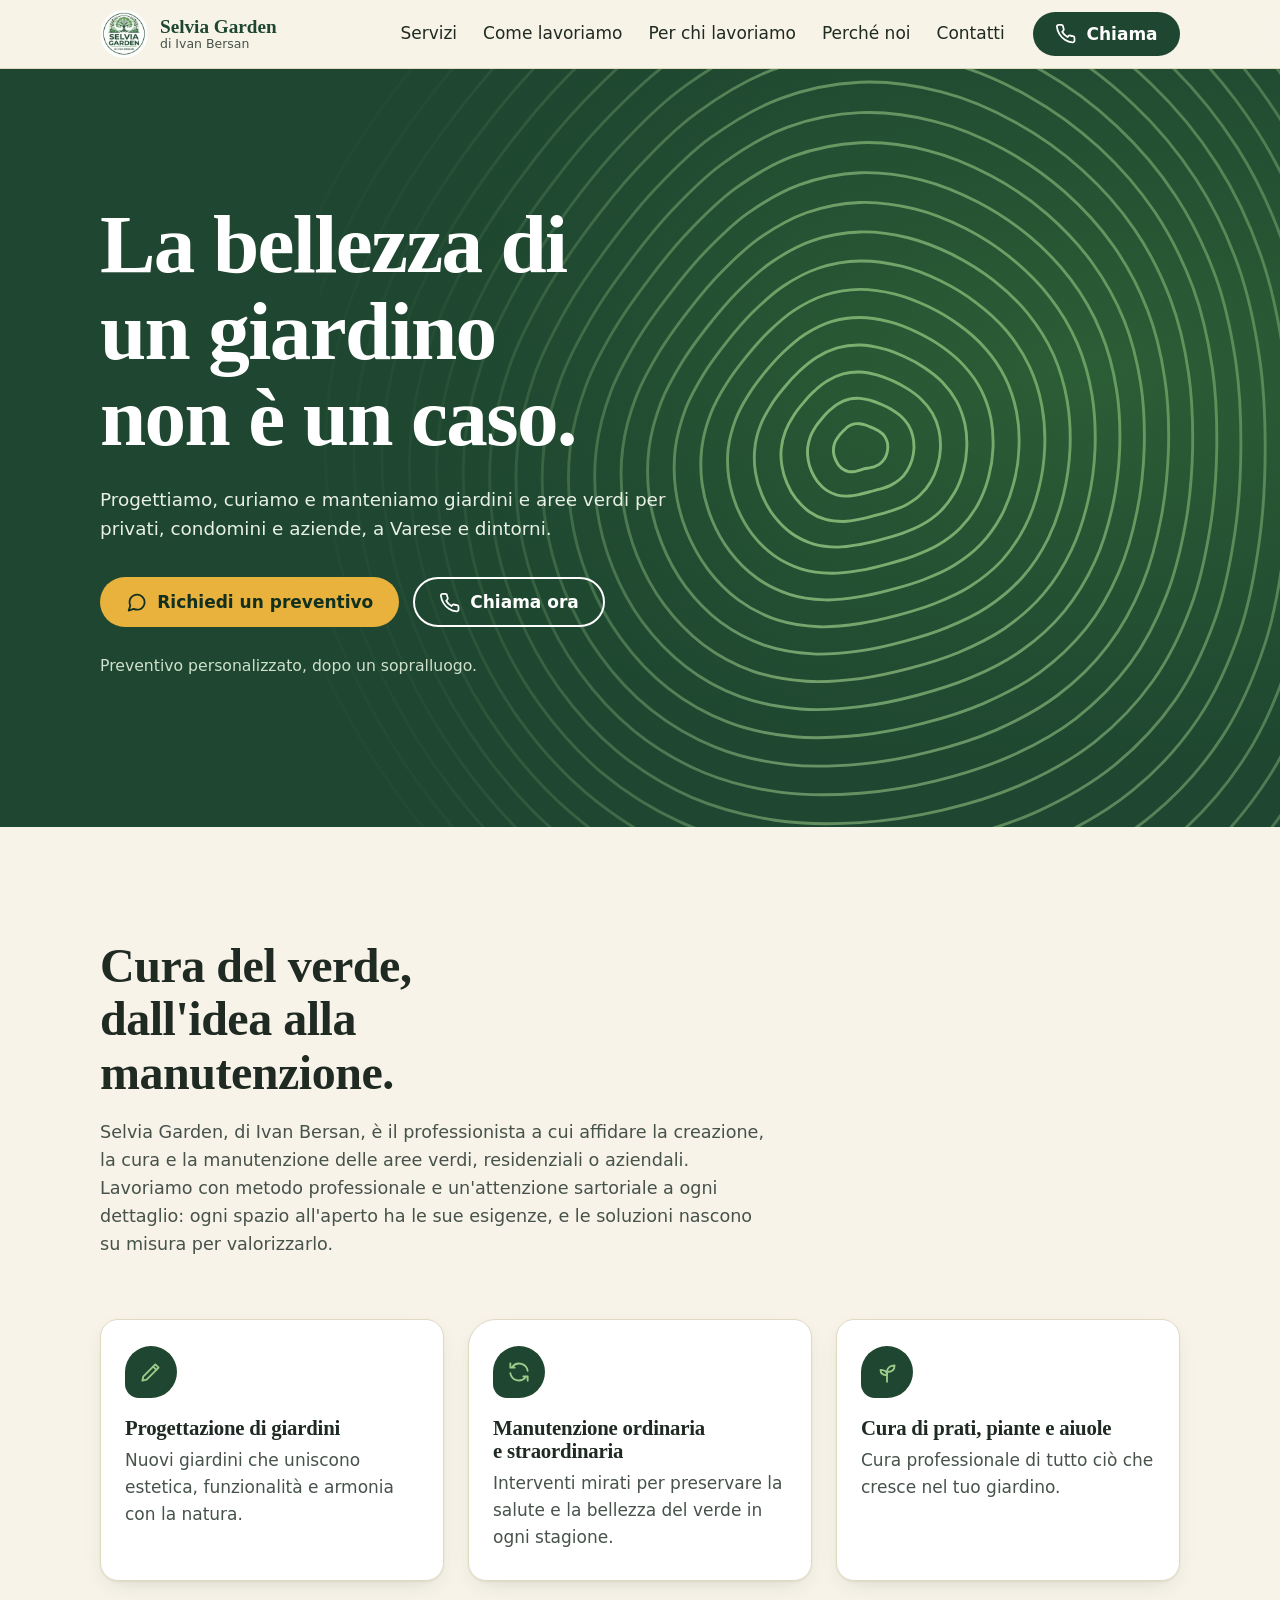
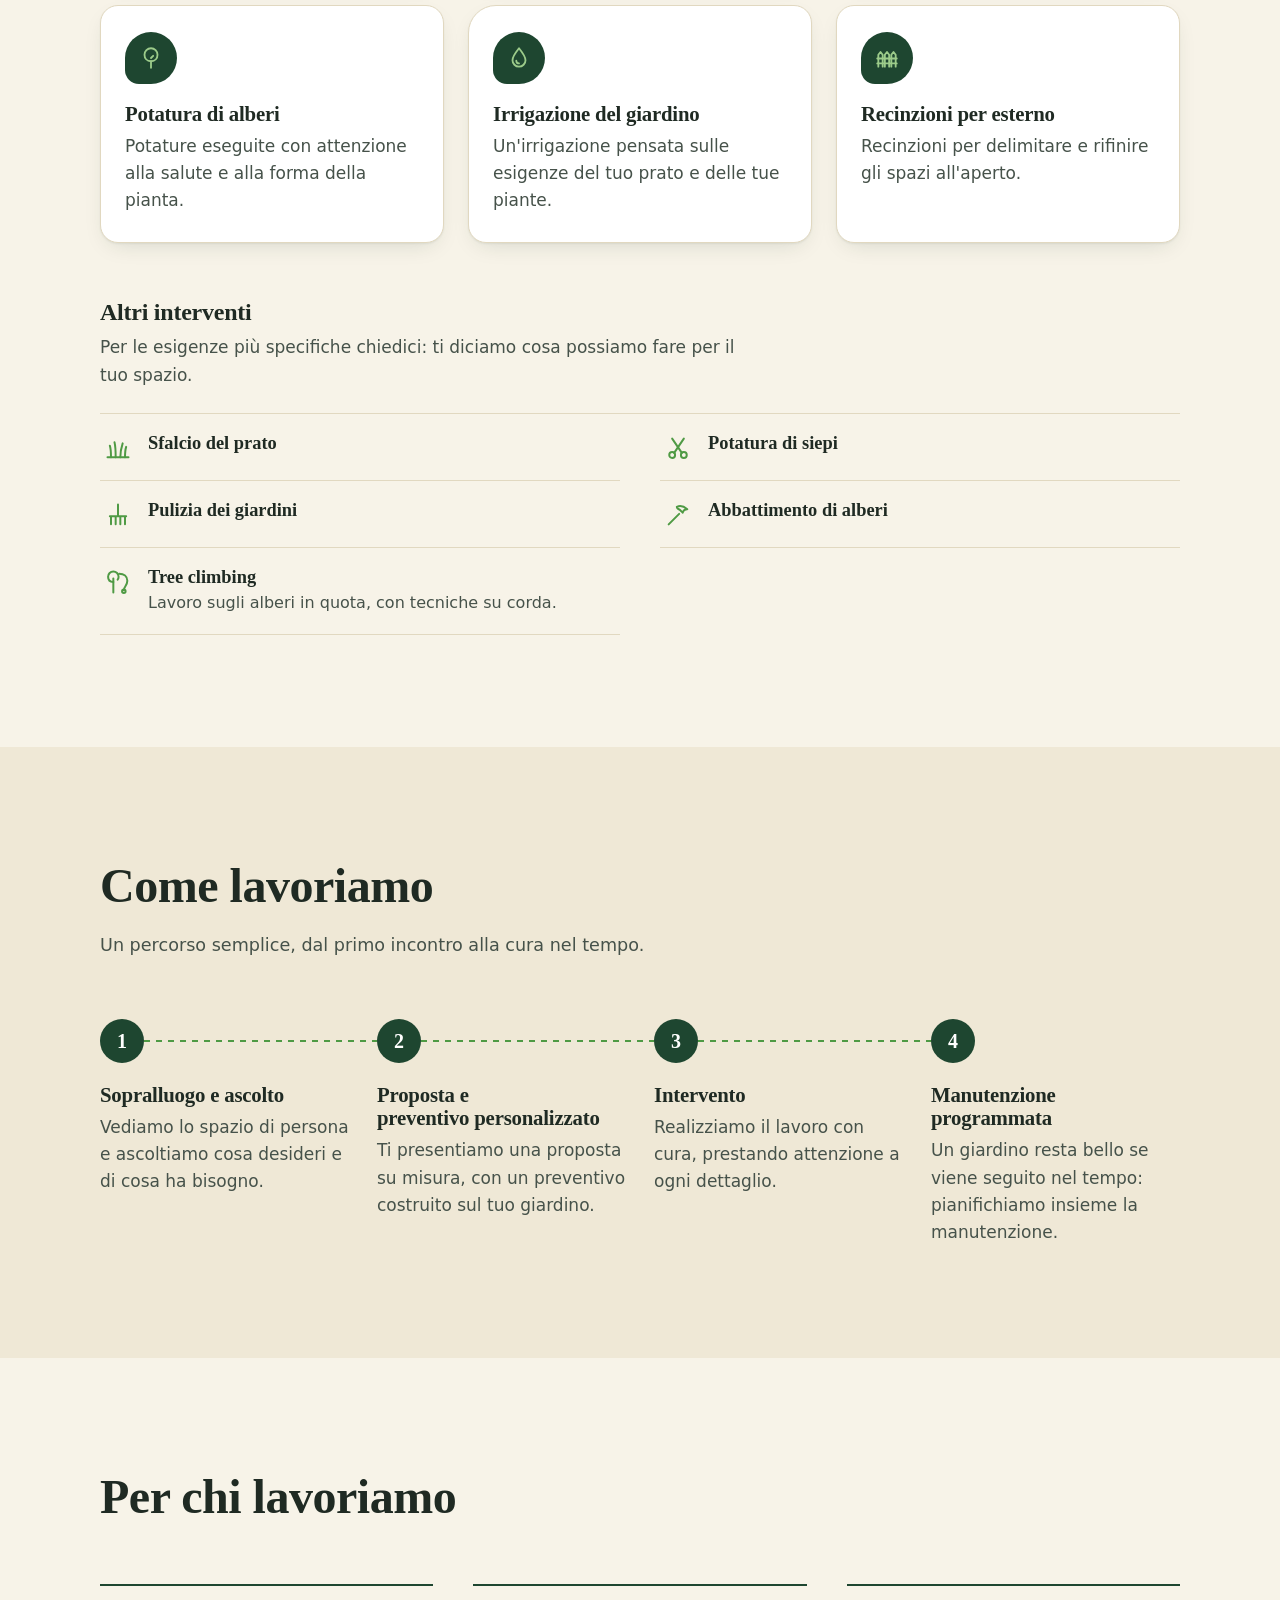
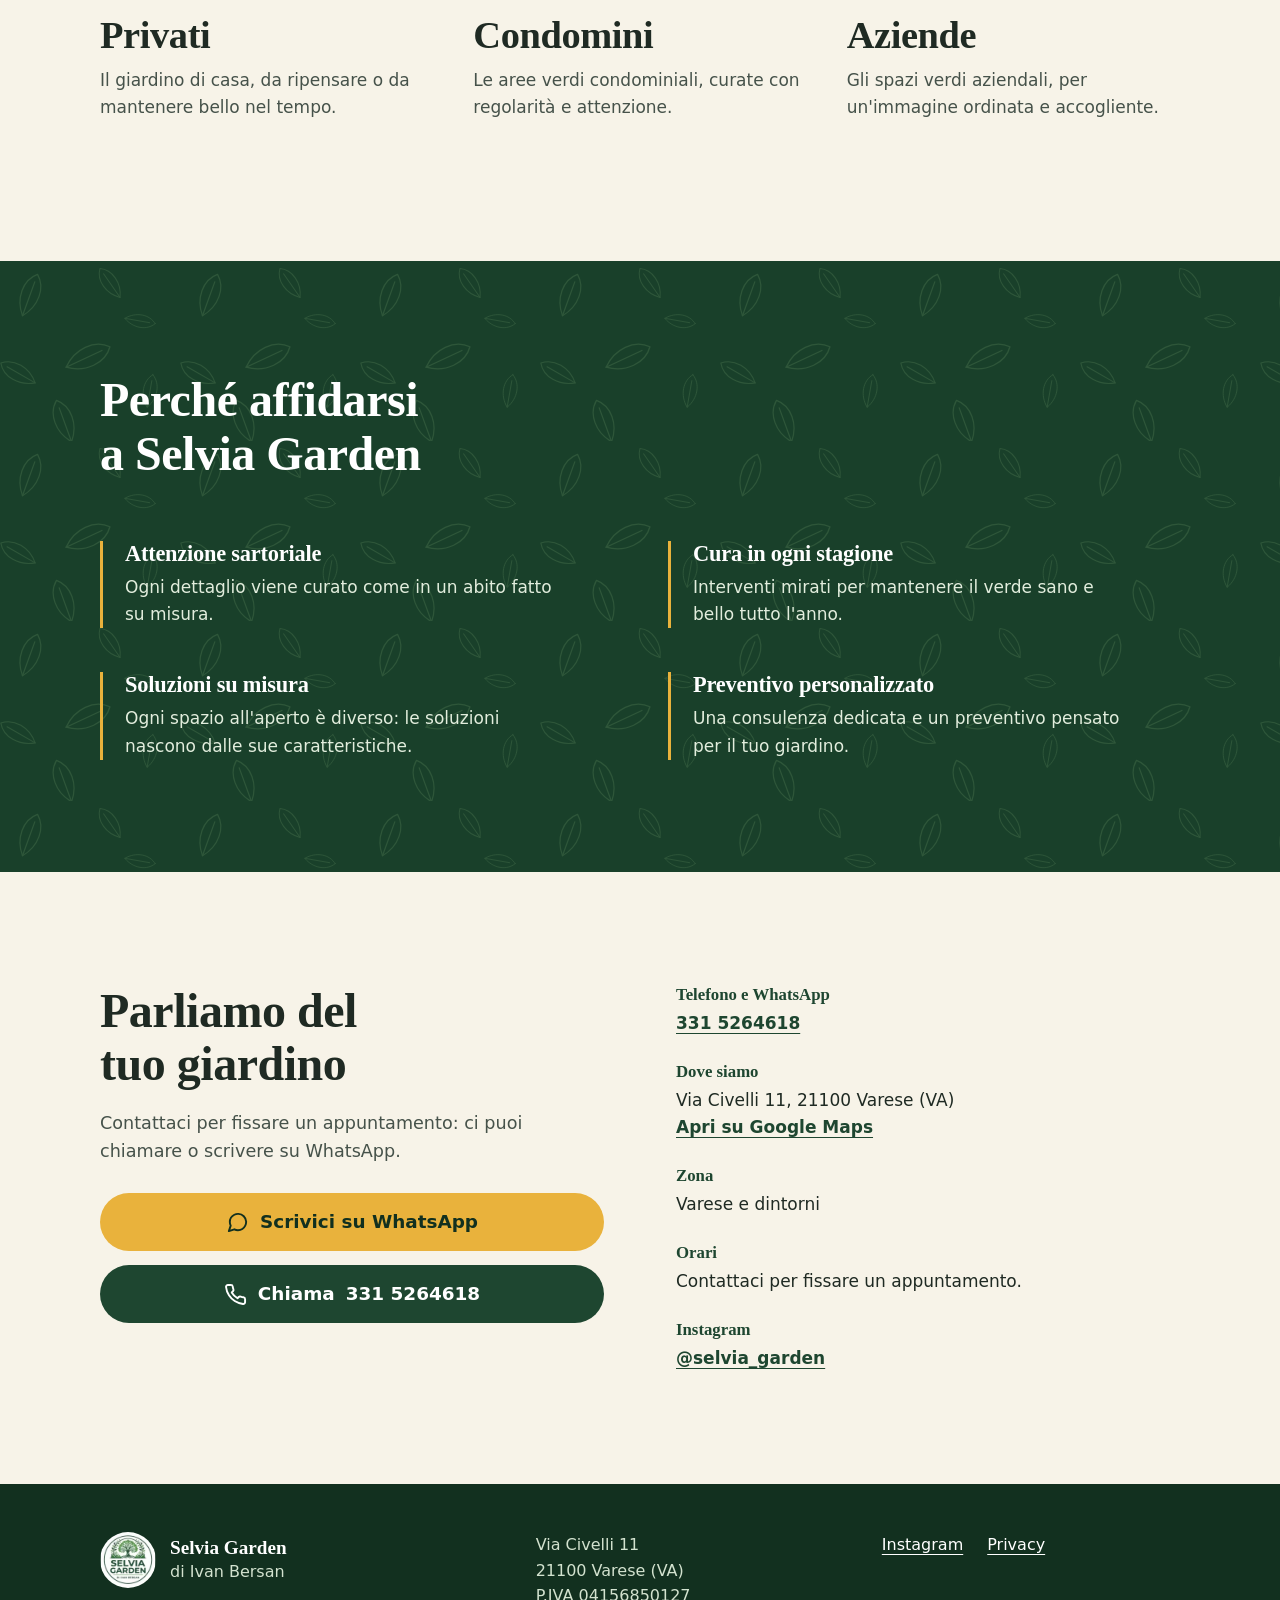
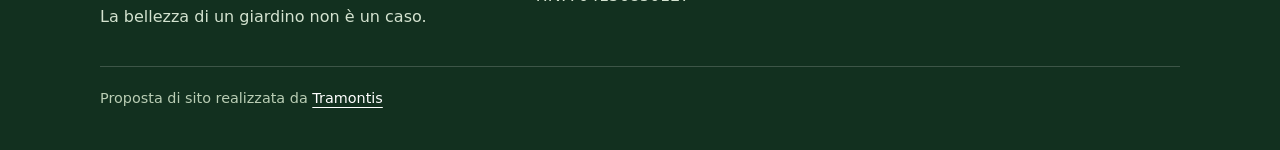
==== commit d89855ee: "Update index.html" ====
--- a/index.html
+++ b/index.html
@@ -366,7 +366,7 @@
         </ul>
       </div>
       <!-- BOZZA: rimuovere questo paragrafo quando il sito diventa ufficiale (vedi README) -->
-      <p class="draft-note">Proposta di sito realizzata da [NOME AGENZIA]</p>
+      <p class="draft-note">Proposta di sito realizzata da <a href="https://tramontis.netlify.app/">Tramontis</a></p>
     </div>
   </footer>
 
--- a/assets/css/style.css
+++ b/assets/css/style.css
@@ -0,0 +1,425 @@
+/* ==========================================================================
+   Selvia Garden — stile
+   Palette ricavata dal logo: verde bosco del lettering, verde foglia della
+   chioma, completati da un neutro sabbia e da un giallo ocra per le CTA.
+   ========================================================================== */
+
+:root {
+  --forest-900: #12301f;
+  --forest-800: #19402a;
+  --forest-700: #1e4630;   /* verde del lettering nel logo */
+  --leaf-500:   #4f9a44;   /* verde della chioma nel logo (solo decorazioni) */
+  --leaf-300:   #9ccb8a;
+  --sand-50:    #f7f3e8;
+  --sand-100:   #efe8d6;
+  --sand-200:   #e1d8c0;
+  --ink:        #1f2a23;
+  --ink-soft:   #46524a;   /* >= 7:1 su sand-50 */
+  --ocra:       #e9b23c;   /* CTA */
+  --ocra-hover: #f2c25a;
+
+  --font-title: "Iowan Old Style", "Palatino Linotype", Palatino, "URW Palladio L", "Book Antiqua", Georgia, serif;
+  --font-body: system-ui, -apple-system, "Segoe UI", Roboto, "Helvetica Neue", Arial, sans-serif;
+
+  --radius-s: 10px;
+  --radius-m: 18px;
+  --radius-l: 28px;
+  --shadow: 0 1px 2px rgba(18, 48, 31, .06), 0 8px 24px -10px rgba(18, 48, 31, .18);
+
+  --gutter: 20px;
+  --header-h: 68px;
+  --bar-h: 64px;           /* barra fissa mobile */
+  --focus: var(--forest-700);
+}
+
+*, *::before, *::after { box-sizing: border-box; }
+
+html {
+  -webkit-text-size-adjust: 100%;
+  scroll-padding-top: calc(var(--header-h) + 12px);
+}
+@media (prefers-reduced-motion: no-preference) {
+  html { scroll-behavior: smooth; }
+}
+
+body {
+  margin: 0;
+  font-family: var(--font-body);
+  font-size: 1.0625rem;        /* 17px */
+  line-height: 1.6;
+  color: var(--ink);
+  background: var(--sand-50);
+}
+
+img, svg { display: block; max-width: 100%; }
+a { color: inherit; }
+
+h1, h2, h3 {
+  font-family: var(--font-title);
+  font-weight: 700;
+  line-height: 1.12;
+  letter-spacing: -.01em;
+  margin: 0;
+  text-wrap: balance;
+}
+p { margin: 0; }
+
+:focus-visible {
+  outline: 3px solid var(--focus);
+  outline-offset: 3px;
+  border-radius: 4px;
+}
+.on-dark { --focus: var(--ocra); }
+
+.container {
+  width: 100%;
+  max-width: 1120px;
+  margin-inline: auto;
+  padding-inline: var(--gutter);
+}
+
+.skip-link {
+  position: absolute; left: 12px; top: -80px; z-index: 100;
+  background: var(--forest-900); color: #fff;
+  padding: 10px 16px; border-radius: var(--radius-s);
+  text-decoration: none; font-weight: 600;
+}
+.skip-link:focus { top: 12px; --focus: var(--ocra); }
+
+/* ---------- Pulsanti ---------- */
+.btn {
+  display: inline-flex; align-items: center; justify-content: center; gap: .6em;
+  min-height: 50px; padding: .7em 1.4em;
+  font: 600 1.0625rem/1.2 var(--font-body);
+  text-decoration: none; text-align: center;
+  border: 2px solid transparent; border-radius: 999px;
+  cursor: pointer;
+  transition: background-color .2s, border-color .2s, transform .2s;
+}
+.btn svg { width: 1.25em; height: 1.25em; flex: none; }
+.btn-primary { background: var(--ocra); color: var(--forest-900); }
+.btn-primary:hover { background: var(--ocra-hover); }
+.btn-ghost { border-color: currentColor; color: inherit; }
+.btn-ghost:hover { background: rgba(255,255,255,.1); }
+.btn-solid { background: var(--forest-700); color: #fff; }
+.btn-solid:hover { background: var(--forest-900); }
+.btn:active { transform: translateY(1px); }
+
+/* ---------- Header ---------- */
+.site-header {
+  position: sticky; top: 0; z-index: 50;
+  background: rgba(247, 243, 232, .96);
+  -webkit-backdrop-filter: blur(8px); backdrop-filter: blur(8px);
+  border-bottom: 1px solid var(--sand-200);
+}
+.header-inner {
+  display: flex; align-items: center; justify-content: space-between;
+  height: var(--header-h);
+}
+.brand { display: flex; align-items: center; gap: 12px; text-decoration: none; }
+.brand img { width: 48px; height: 48px; border-radius: 50%; }
+.brand span {
+  font-family: var(--font-title); font-weight: 700; font-size: 1.2rem;
+  color: var(--forest-700); line-height: 1.1;
+}
+.brand small { display: block; font: 500 .78rem/1.2 var(--font-body); color: var(--ink-soft); }
+
+.menu-toggle {
+  display: inline-flex; align-items: center; justify-content: center;
+  width: 48px; height: 48px; padding: 0;
+  background: none; border: 2px solid var(--forest-700); border-radius: 50%;
+  color: var(--forest-700); cursor: pointer;
+}
+.menu-toggle svg { width: 22px; height: 22px; }
+.menu-toggle .icon-close { display: none; }
+.menu-toggle[aria-expanded="true"] .icon-open { display: none; }
+.menu-toggle[aria-expanded="true"] .icon-close { display: block; }
+
+.nav-list { list-style: none; margin: 0; padding: 0; }
+.nav-list a { text-decoration: none; font-weight: 500; }
+.nav-list a:hover { text-decoration: underline; text-underline-offset: 5px; }
+.header-cta { display: none; }
+
+/* Mobile: menu a tendina (solo con JS; senza JS resta una lista visibile) */
+@media (max-width: 899px) {
+  .site-nav {
+    position: absolute; left: 0; right: 0; top: 100%;
+    background: var(--sand-50); border-bottom: 1px solid var(--sand-200);
+    padding: 8px var(--gutter) 20px;
+    box-shadow: 0 18px 30px -18px rgba(18, 48, 31, .35);
+  }
+  .js .site-nav[hidden] { display: none; }
+  .nav-list a { display: block; padding: 14px 4px; font-size: 1.15rem; border-bottom: 1px solid var(--sand-200); }
+  .no-js .menu-toggle { display: none; }
+}
+
+@media (min-width: 900px) {
+  .menu-toggle { display: none; }
+  .site-nav { display: block !important; margin-left: auto; margin-right: 28px; }
+  .nav-list { display: flex; gap: 26px; }
+  .header-cta { display: inline-flex; min-height: 44px; padding: .5em 1.2em; }
+}
+
+/* ---------- Hero ---------- */
+.hero {
+  position: relative; overflow: hidden;
+  background: var(--forest-700); color: #fff;
+  padding-block: 56px 72px;
+}
+.hero::after {            /* sfumatura per dare profondità al verde */
+  content: ""; position: absolute; inset: 0; pointer-events: none;
+  background:
+    linear-gradient(90deg, var(--forest-700) 0%, rgba(30, 70, 48, .88) 34%, rgba(30, 70, 48, 0) 62%),
+    radial-gradient(120% 90% at 85% 40%, rgba(79, 154, 68, .28), transparent 60%);
+  z-index: 1;
+}
+.rings {
+  position: absolute; z-index: 0;
+  width: 760px; max-width: none;
+  right: -380px; bottom: -330px;
+  color: var(--leaf-300); opacity: .75;
+  pointer-events: none;
+}
+.rings path { stroke-opacity: var(--o); }
+.hero-inner { position: relative; z-index: 2; }
+.hero h1 {
+  font-size: clamp(2.5rem, 9.5vw, 5.2rem);
+  line-height: 1.04; letter-spacing: -.02em;
+  max-width: 13ch;
+}
+.hero-lead {
+  margin-top: 24px; max-width: 34em;
+  font-size: 1.15rem; color: #e8f0e6;
+}
+.hero-actions { margin-top: 34px; display: flex; flex-wrap: wrap; gap: 14px; }
+.hero-actions .btn { flex: 1 1 220px; }
+.hero-meta { margin-top: 26px; font-size: .98rem; color: #cfe0cb; }
+
+@media (min-width: 720px) {
+  .hero { padding-block: 104px 120px; }
+  .hero-actions .btn { flex: 0 0 auto; }
+  .rings { width: 940px; right: -220px; top: 50%; bottom: auto; transform: translateY(-50%); opacity: 1; }
+}
+@media (min-width: 1100px) {
+  .hero { padding-block: 132px 148px; }
+  .rings { width: 1080px; right: -120px; }
+}
+
+/* L'unico momento "orchestrato": gli anelli di crescita si disegnano */
+@media (prefers-reduced-motion: no-preference) {
+  .rings path {
+    stroke-dasharray: 1; stroke-dashoffset: 1;
+    animation: ring-draw 2.6s cubic-bezier(.3, .6, .2, 1) forwards;
+    animation-delay: calc(var(--i) * 90ms + 150ms);
+  }
+  @keyframes ring-draw { to { stroke-dashoffset: 0; } }
+}
+
+/* ---------- Sezioni ---------- */
+.section { padding-block: 72px; }
+.section-sand { background: var(--sand-100); }
+.section-title { font-size: clamp(1.9rem, 5.5vw, 3rem); max-width: 18ch; }
+.section-intro { margin-top: 18px; max-width: 38em; color: var(--ink-soft); font-size: 1.1rem; }
+.section-head { margin-bottom: 44px; }
+
+@media (min-width: 900px) {
+  .section { padding-block: 112px; }
+  .section-head { margin-bottom: 60px; }
+}
+
+/* ---------- Servizi ---------- */
+.service-grid {
+  list-style: none; margin: 0; padding: 0;
+  display: grid; gap: 18px; grid-template-columns: 1fr;
+}
+.service-card {
+  background: #fff; border: 1px solid var(--sand-200);
+  border-radius: var(--radius-m); padding: 26px 24px 28px;
+  box-shadow: var(--shadow);
+}
+.service-card:nth-child(3n + 2) { border-radius: var(--radius-l) var(--radius-m) var(--radius-m) var(--radius-m); }
+.icon-badge {
+  width: 52px; height: 52px; display: grid; place-items: center;
+  border-radius: 50% 50% 50% 14px;    /* una foglia */
+  background: var(--forest-700); color: var(--leaf-300);
+  margin-bottom: 18px;
+}
+.icon-badge svg { width: 26px; height: 26px; }
+.service-card h3 { font-size: 1.3rem; margin-bottom: 8px; }
+.service-card p { color: var(--ink-soft); }
+
+.more-services { margin-top: 56px; }
+.more-services h3 { font-size: 1.5rem; }
+.more-services > p { margin-top: 8px; color: var(--ink-soft); max-width: 38em; }
+.more-list {
+  list-style: none; margin: 24px 0 0; padding: 0;
+  display: grid; grid-template-columns: 1fr; border-top: 1px solid var(--sand-200);
+}
+.more-list li {
+  display: flex; gap: 16px; align-items: flex-start;
+  padding: 18px 4px; border-bottom: 1px solid var(--sand-200);
+}
+.more-list svg { width: 28px; height: 28px; flex: none; color: var(--leaf-500); margin-top: 2px; }
+.more-list strong { display: block; font-family: var(--font-title); font-size: 1.15rem; line-height: 1.25; }
+.more-list span { color: var(--ink-soft); font-size: 1rem; }
+
+@media (min-width: 640px) {
+  .service-grid { grid-template-columns: repeat(2, 1fr); }
+  .more-list { grid-template-columns: repeat(2, 1fr); column-gap: 40px; }
+}
+@media (min-width: 960px) {
+  .service-grid { grid-template-columns: repeat(3, 1fr); gap: 24px; }
+}
+
+/* ---------- Come lavoriamo ---------- */
+.steps {
+  list-style: none; margin: 0; padding: 0; counter-reset: step;
+  display: grid; gap: 0; position: relative;
+}
+.step { position: relative; padding: 0 0 34px 64px; }
+.step:last-child { padding-bottom: 0; }
+.step::before {             /* linea di crescita verticale */
+  content: ""; position: absolute; left: 21px; top: 44px; bottom: 0;
+  width: 2px; background: repeating-linear-gradient(var(--leaf-500) 0 6px, transparent 6px 12px);
+}
+.step:last-child::before { display: none; }
+.step-num {
+  position: absolute; left: 0; top: 0;
+  width: 44px; height: 44px; display: grid; place-items: center;
+  border-radius: 50%; background: var(--forest-700); color: #fff;
+  font: 700 1.25rem/1 var(--font-title);
+}
+.step h3 { font-size: 1.3rem; padding-top: 8px; margin-bottom: 8px; }
+.step p { color: var(--ink-soft); max-width: 30em; }
+
+@media (min-width: 900px) {
+  .steps { grid-template-columns: repeat(4, 1fr); gap: 28px; }
+  .step { padding: 64px 0 0; }
+  .step::before {
+    left: 44px; right: -28px; top: 21px; bottom: auto; width: auto; height: 2px;
+    background: repeating-linear-gradient(90deg, var(--leaf-500) 0 6px, transparent 6px 12px);
+  }
+  .step h3 { padding-top: 0; }
+}
+
+/* ---------- Per chi lavoriamo ---------- */
+.audience { display: grid; gap: 0; }
+.audience-item { padding: 28px 0; border-top: 2px solid var(--forest-700); }
+.audience-item h3 { font-size: clamp(1.8rem, 5vw, 2.4rem); margin-bottom: 10px; }
+.audience-item p { color: var(--ink-soft); max-width: 22em; }
+@media (min-width: 820px) {
+  .audience { grid-template-columns: repeat(3, 1fr); gap: 40px; }
+}
+
+/* ---------- Galleria (visibile solo se ci sono foto) ---------- */
+.gallery-grid {
+  list-style: none; margin: 0; padding: 0;
+  display: grid; gap: 14px; grid-template-columns: 1fr;
+}
+.gallery-grid figure { margin: 0; }
+.gallery-grid img {
+  width: 100%; height: auto; aspect-ratio: 4 / 3; object-fit: cover;
+  border-radius: var(--radius-m); background: var(--sand-200);
+}
+.gallery-grid figcaption { margin-top: 8px; font-size: .95rem; color: var(--ink-soft); }
+@media (min-width: 640px) { .gallery-grid { grid-template-columns: repeat(2, 1fr); } }
+@media (min-width: 960px) { .gallery-grid { grid-template-columns: repeat(3, 1fr); gap: 20px; } }
+
+/* ---------- Perché ---------- */
+.why {
+  position: relative; overflow: hidden;
+  background: var(--forest-800); color: #fff;
+}
+.why::before {
+  content: ""; position: absolute; inset: 0;
+  background: url("../img/foglie.svg") 0 0 / 180px 180px;
+  opacity: .16; pointer-events: none;
+}
+.why .container { position: relative; }
+.why .section-intro { color: #d8e6d3; }
+.why-list { list-style: none; margin: 0; padding: 0; display: grid; gap: 34px; }
+.why-list li { padding-left: 22px; border-left: 3px solid var(--ocra); }
+.why-list h3 { font-size: 1.4rem; margin-bottom: 8px; }
+.why-list p { color: #e2eddd; max-width: 26em; }
+@media (min-width: 760px) {
+  .why-list { grid-template-columns: repeat(2, 1fr); gap: 44px 56px; }
+}
+
+/* ---------- Contatti ---------- */
+.contact-grid { display: grid; gap: 40px; }
+.contact-cta { display: grid; gap: 14px; align-content: start; }
+.contact-cta .btn { width: 100%; font-size: 1.15rem; min-height: 58px; }
+.contact-note { color: var(--ink-soft); }
+.contact-list { margin: 0; display: grid; gap: 24px; align-content: start; }
+.contact-list dt { font: 700 1.05rem/1.3 var(--font-title); color: var(--forest-700); margin-bottom: 4px; }
+.contact-list dd { margin: 0; }
+.contact-list a { color: var(--forest-700); font-weight: 600; text-underline-offset: 4px; }
+.contact-list a:hover { color: var(--forest-900); }
+@media (min-width: 860px) {
+  .contact-grid { grid-template-columns: 1fr 1fr; gap: 72px; align-items: start; }
+}
+
+/* ---------- Footer ---------- */
+.site-footer {
+  background: var(--forest-900); color: #d3e2cf; font-size: 1rem;
+  padding-block: 48px calc(40px + var(--bar-h) + env(safe-area-inset-bottom, 0px));
+}
+.footer-grid { display: grid; gap: 28px; }
+.footer-brand { display: flex; align-items: center; gap: 14px; }
+.footer-brand img { width: 56px; height: 56px; border-radius: 50%; }
+.footer-brand strong { display: block; font: 700 1.2rem/1.2 var(--font-title); color: #fff; }
+.site-footer address { font-style: normal; }
+.site-footer a { color: #fff; text-underline-offset: 4px; }
+.footer-links { list-style: none; margin: 0; padding: 0; display: flex; flex-wrap: wrap; gap: 8px 24px; }
+.draft-note {
+  margin-top: 36px; padding-top: 20px; border-top: 1px solid rgba(255,255,255,.18);
+  font-size: .9rem; color: #b9cdb4;
+}
+@media (min-width: 860px) {
+  .footer-grid { grid-template-columns: 1.3fr 1fr 1fr; gap: 48px; }
+}
+
+/* ---------- Barra fissa mobile ---------- */
+.mobile-bar {
+  position: fixed; left: 0; right: 0; bottom: 0; z-index: 60;
+  display: grid; grid-template-columns: 1fr 1fr; gap: 10px;
+  padding: 8px var(--gutter) calc(8px + env(safe-area-inset-bottom, 0px));
+  background: rgba(247, 243, 232, .97);
+  border-top: 1px solid var(--sand-200);
+  box-shadow: 0 -8px 24px -12px rgba(18, 48, 31, .25);
+}
+.mobile-bar .btn { min-height: 48px; padding-block: .5em; }
+@media (min-width: 900px) {
+  .mobile-bar { display: none; }
+  .site-footer { padding-bottom: 40px; }
+}
+
+/* ---------- Ingresso sobrio delle sezioni ---------- */
+@media (prefers-reduced-motion: no-preference) {
+  .js .reveal {
+    opacity: 0; transform: translateY(14px);
+    transition: opacity .6s ease, transform .6s ease;
+    transition-delay: var(--d, 0ms);
+  }
+  .js .reveal.is-visible { opacity: 1; transform: none; }
+}
+
+/* ---------- Pagina privacy ---------- */
+.prose { padding-block: 56px 80px; max-width: 46rem; }
+.prose h1 { font-size: clamp(2rem, 6vw, 3rem); margin-bottom: 8px; }
+.prose h2 { font-size: 1.4rem; margin: 40px 0 10px; }
+.prose p, .prose li { color: var(--ink); }
+.prose p + p { margin-top: 14px; }
+.prose ul { padding-left: 1.2em; }
+.prose li + li { margin-top: 8px; }
+.prose .updated { color: var(--ink-soft); margin-bottom: 28px; }
+.prose a { color: var(--forest-700); font-weight: 600; text-underline-offset: 4px; }
+.back-link { display: inline-block; margin-bottom: 28px; }
+
+.placeholder { background: #fff2c2; padding: 0 .25em; border-radius: 4px; }
+
+.visually-hidden {
+  position: absolute !important; width: 1px; height: 1px; margin: -1px; padding: 0;
+  overflow: hidden; clip: rect(0 0 0 0); white-space: nowrap; border: 0;
+}
+[hidden] { display: none !important; }
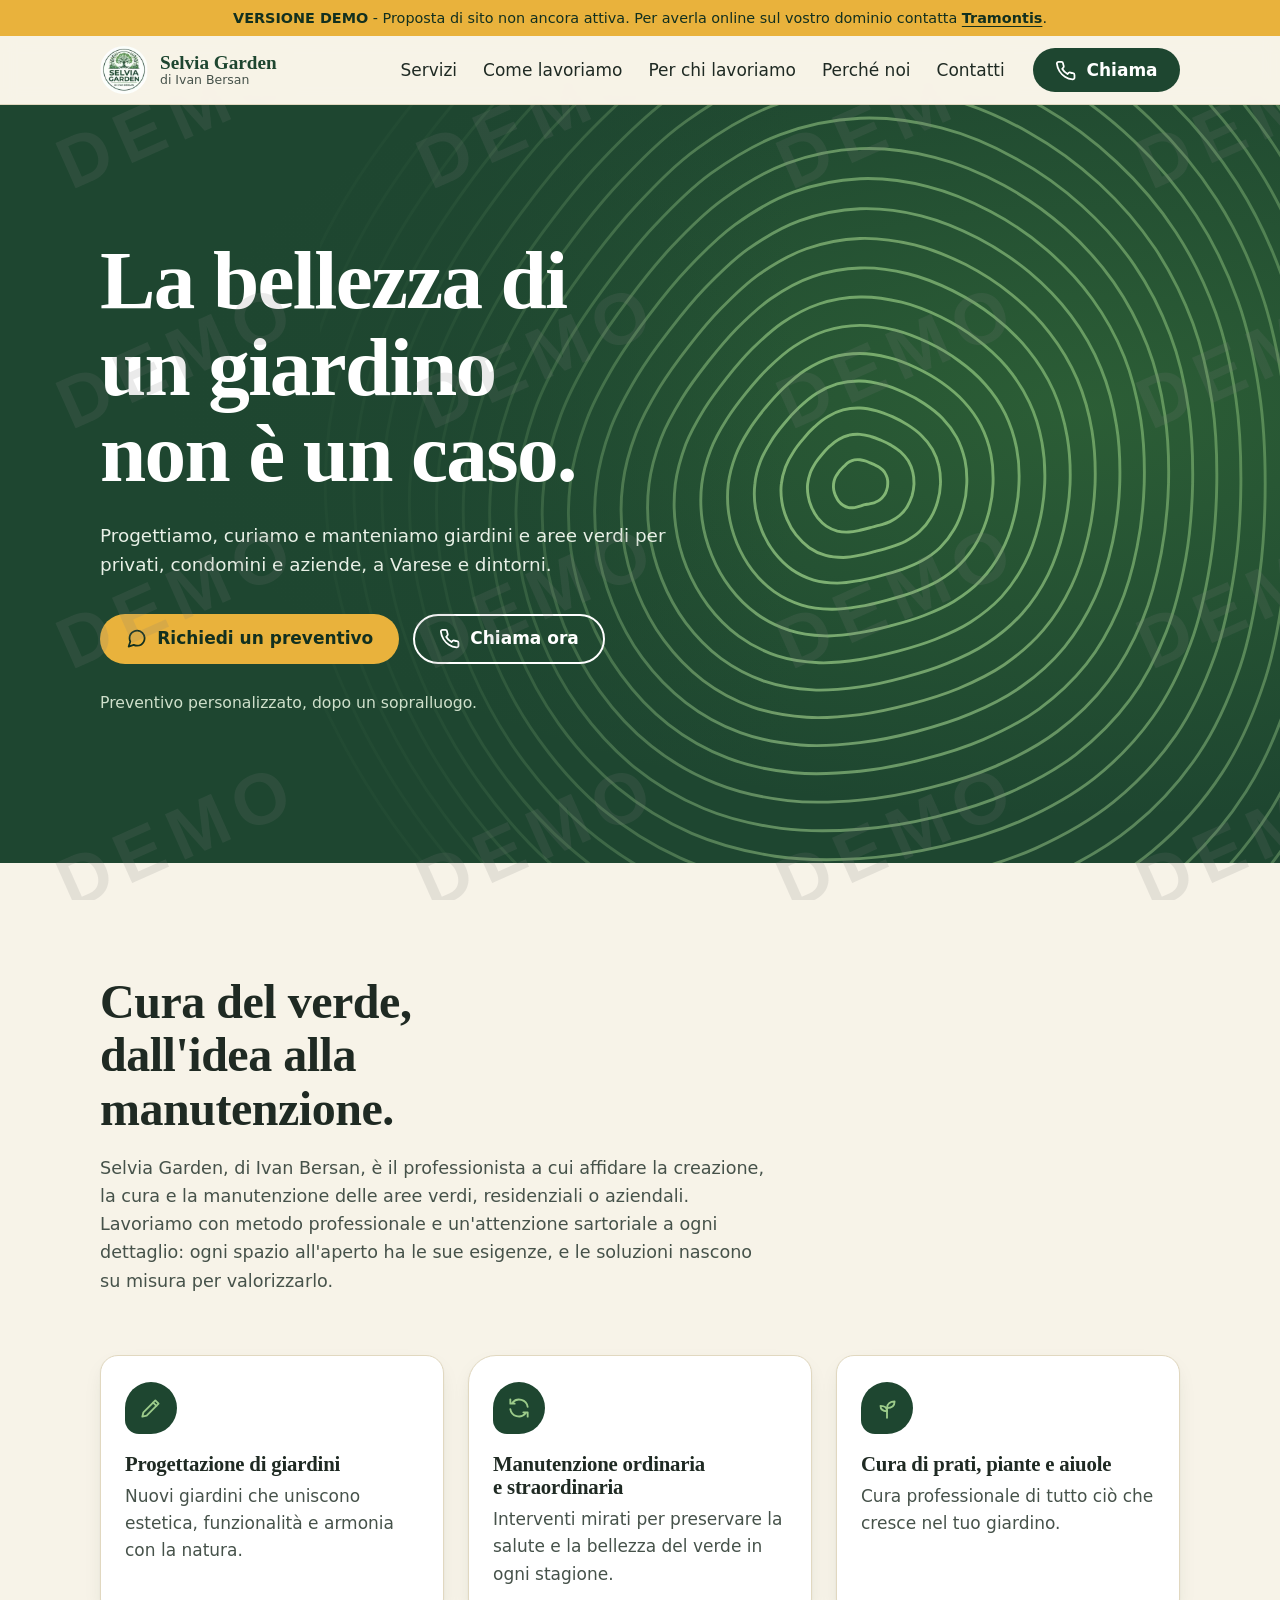
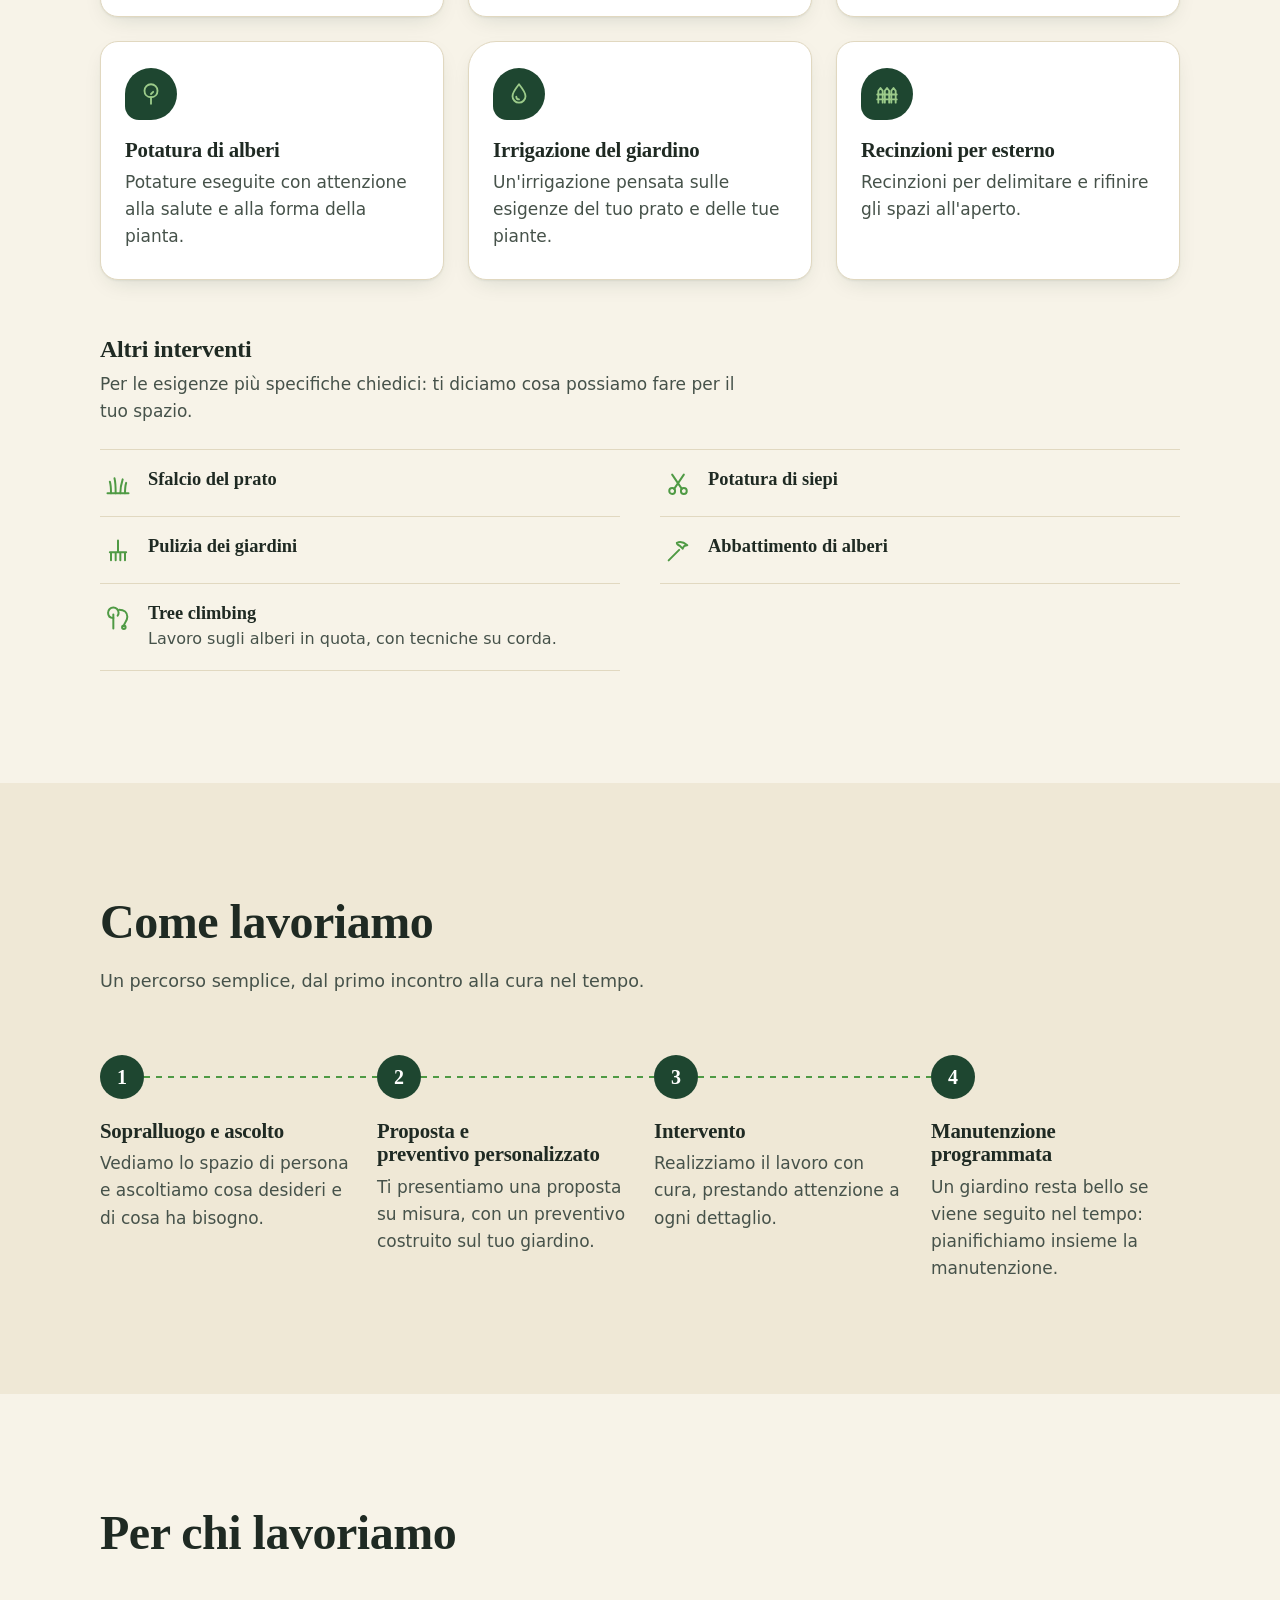
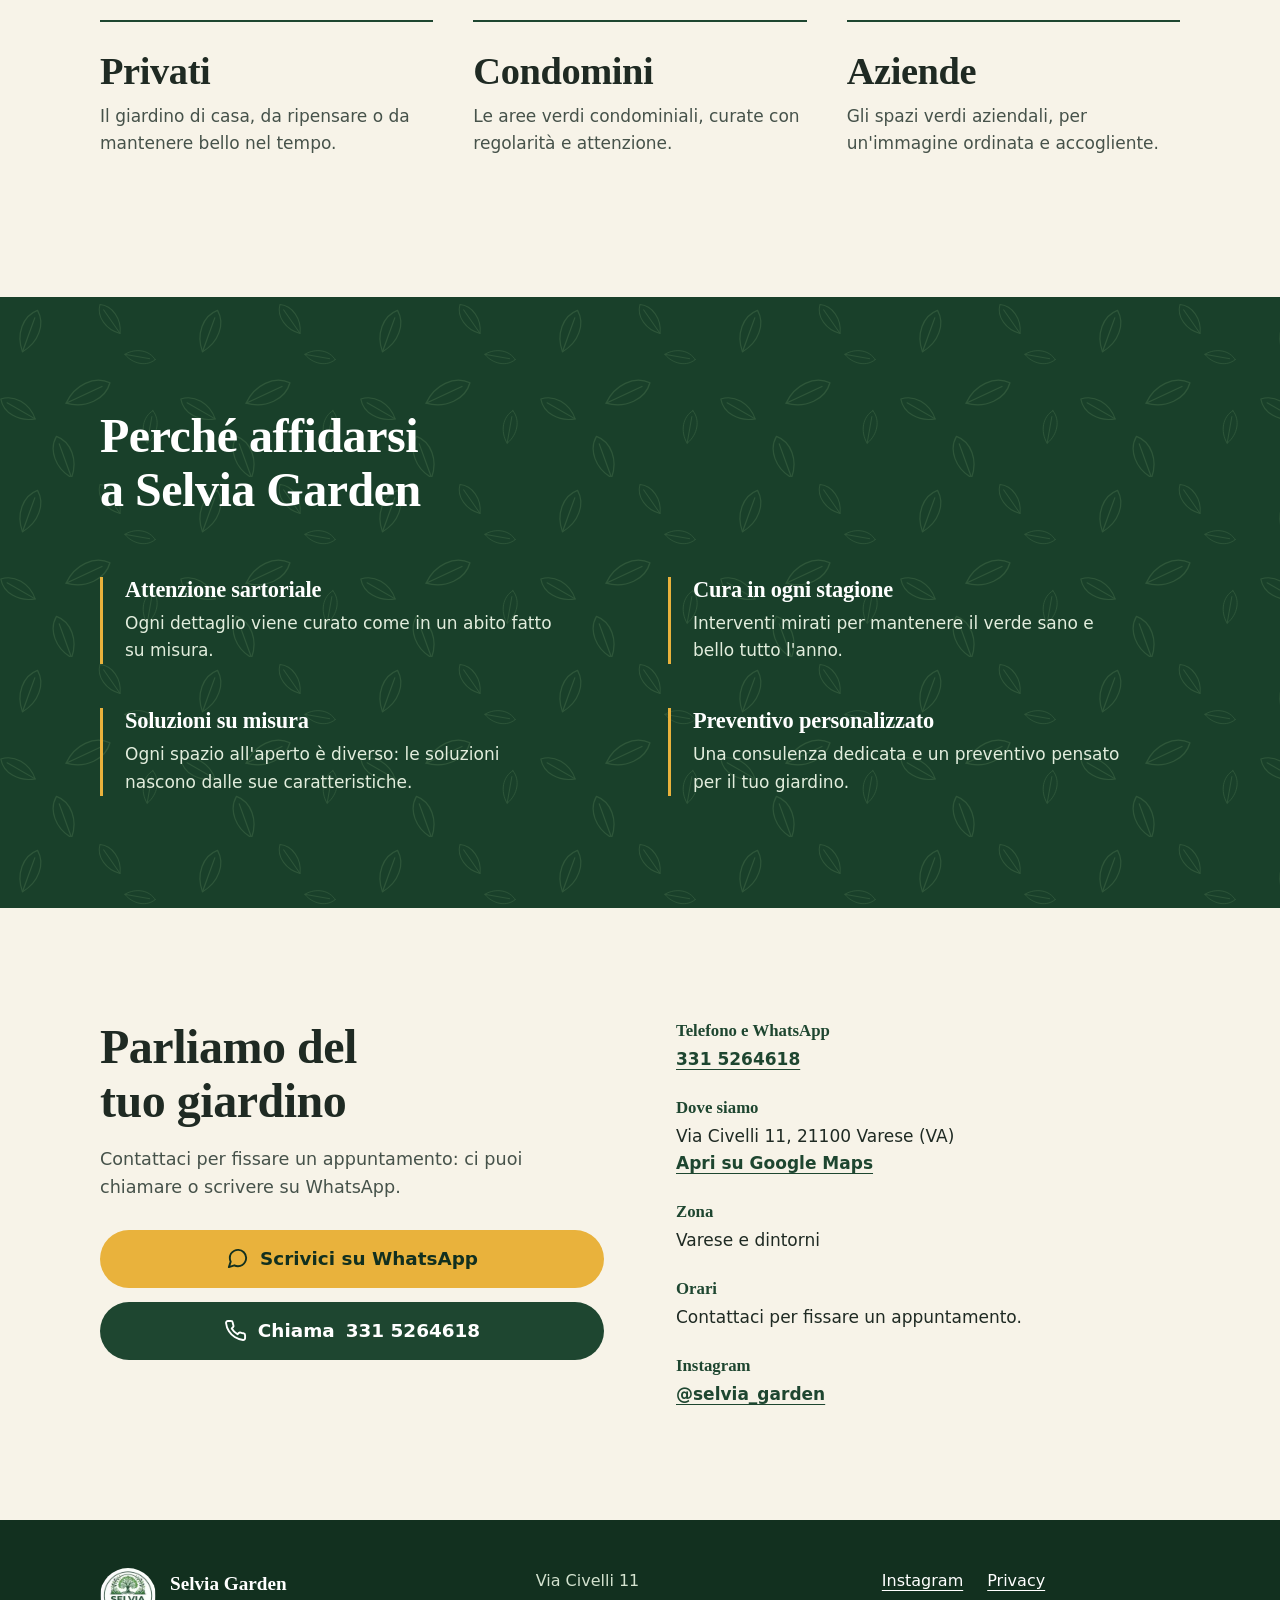
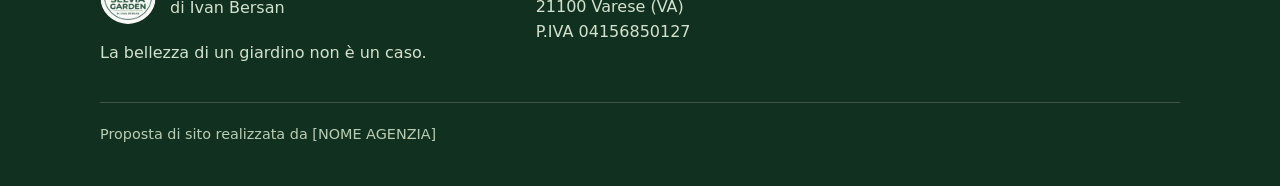
==== commit e95a086c: "Aggiungi striscia VERSIONE DEMO con link a Tramontis e filigrana DEMO Co-Authored-By: Claude Sonnet " ====
--- a/index.html
+++ b/index.html
@@ -51,8 +51,14 @@
   }
   </script>
 </head>
-<body>
+<body class="demo-watermark">
   <a class="skip-link" href="#contenuto">Vai ai contenuti</a>
+
+  <!-- BOZZA: striscia demo, da rimuovere insieme alla filigrana (classe .demo-watermark su <body>) quando il sito diventa ufficiale -->
+  <div class="demo-banner" role="note">
+    <p><strong>VERSIONE DEMO</strong> - Proposta di sito non ancora attiva. Per averla online sul vostro dominio contatta <a href="https://tramontis.netlify.app" target="_blank" rel="noopener">Tramontis<span class="visually-hidden"> (si apre in una nuova scheda)</span></a>.</p>
+  </div>
+
 
   <!-- Icone (sprite) -->
   <svg width="0" height="0" style="position:absolute" aria-hidden="true" focusable="false">
@@ -366,7 +372,7 @@
         </ul>
       </div>
       <!-- BOZZA: rimuovere questo paragrafo quando il sito diventa ufficiale (vedi README) -->
-      <p class="draft-note">Proposta di sito realizzata da <a href="https://tramontis.netlify.app/">Tramontis</a></p>
+      <p class="draft-note">Proposta di sito realizzata da [NOME AGENZIA]</p>
     </div>
   </footer>
 
--- a/assets/css/style.css
+++ b/assets/css/style.css
@@ -423,3 +423,22 @@
   overflow: hidden; clip: rect(0 0 0 0); white-space: nowrap; border: 0;
 }
 [hidden] { display: none !important; }
+
+/* ---------- Versione demo: striscia in cima e filigrana (solo bozza) ---------- */
+.demo-banner {
+  background: var(--ocra); color: var(--forest-900);
+  padding: 8px var(--gutter); text-align: center;
+  font-size: .9rem; line-height: 1.4;
+}
+.demo-banner a { font-weight: 700; text-underline-offset: 3px; }
+.demo-banner a:hover { text-decoration-thickness: 2px; }
+.demo-banner a:focus-visible { --focus: var(--forest-900); }
+
+.demo-watermark::after {
+  content: ""; position: fixed; inset: 0; z-index: 45;
+  background: url("../img/demo-watermark.svg") 0 0 / 260px 173px repeat;
+  pointer-events: none;
+}
+@media (min-width: 720px) {
+  .demo-watermark::after { background-size: 360px 240px; }
+}
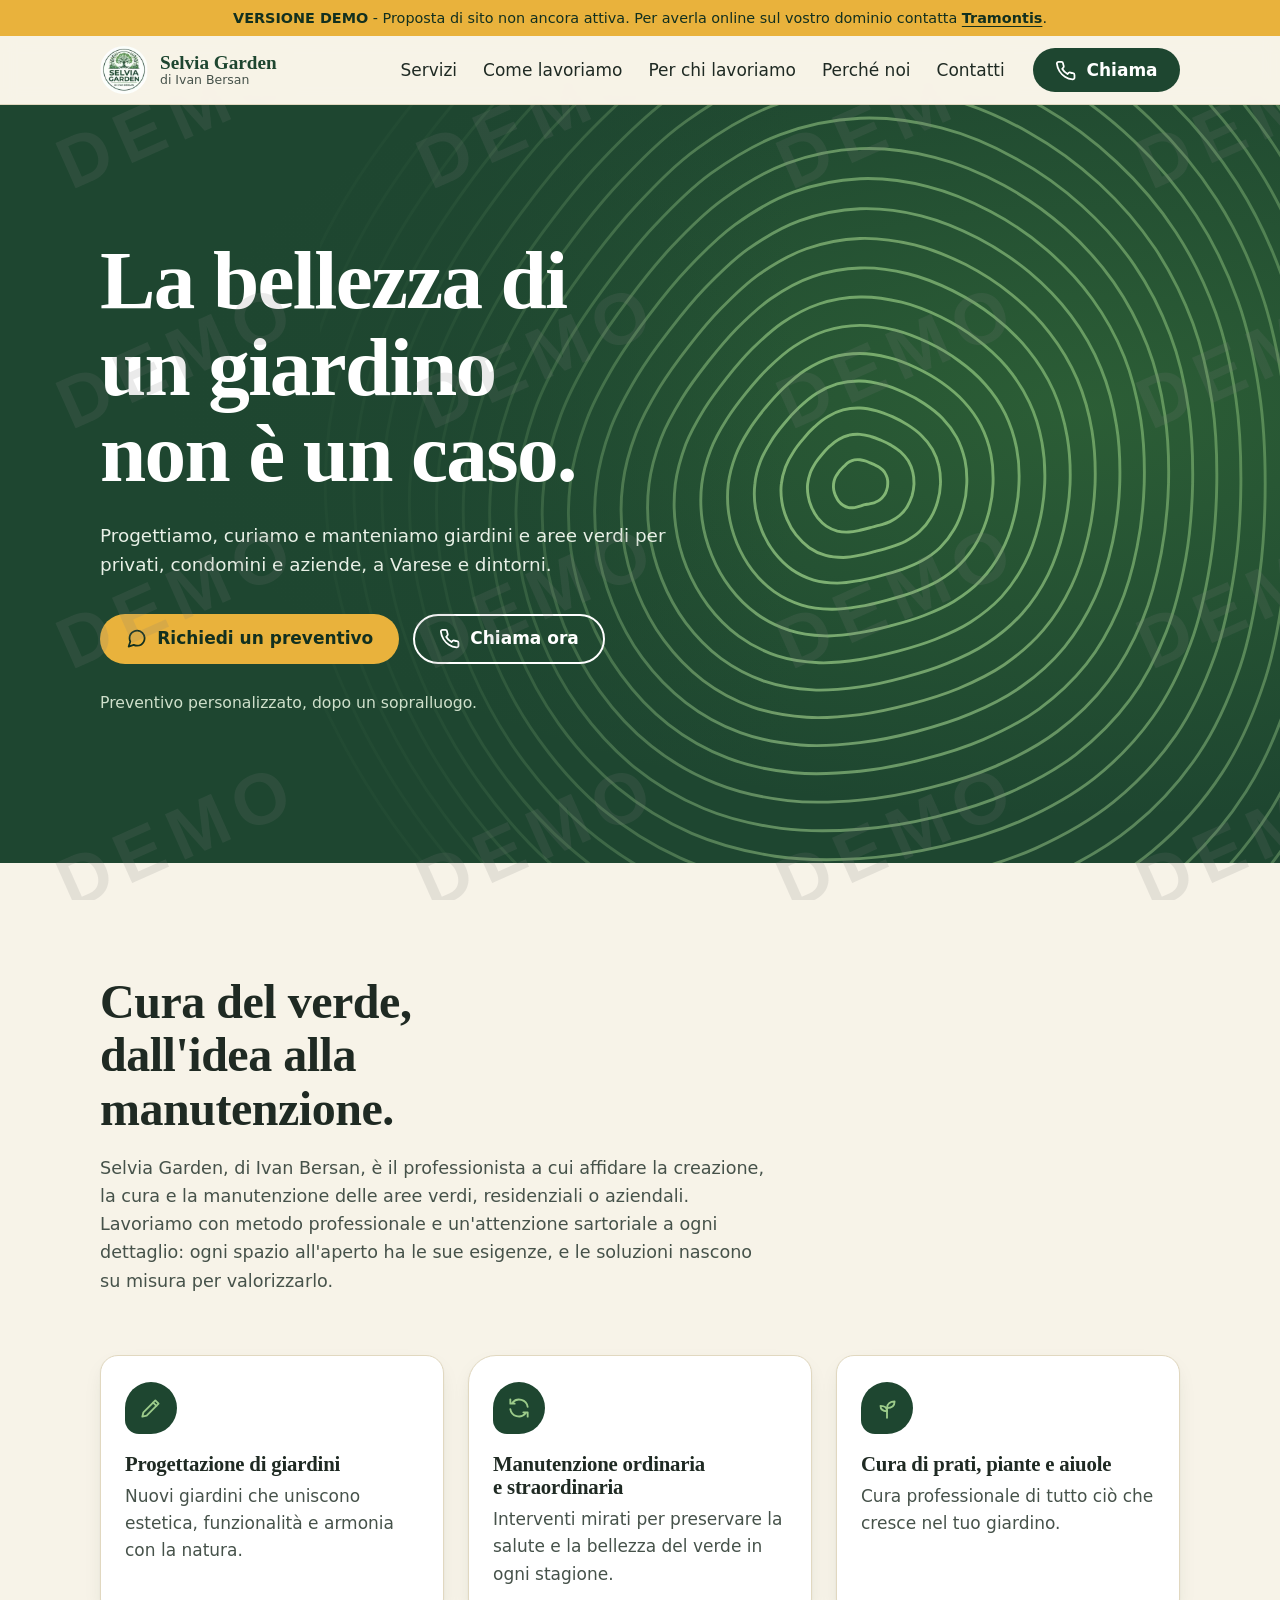
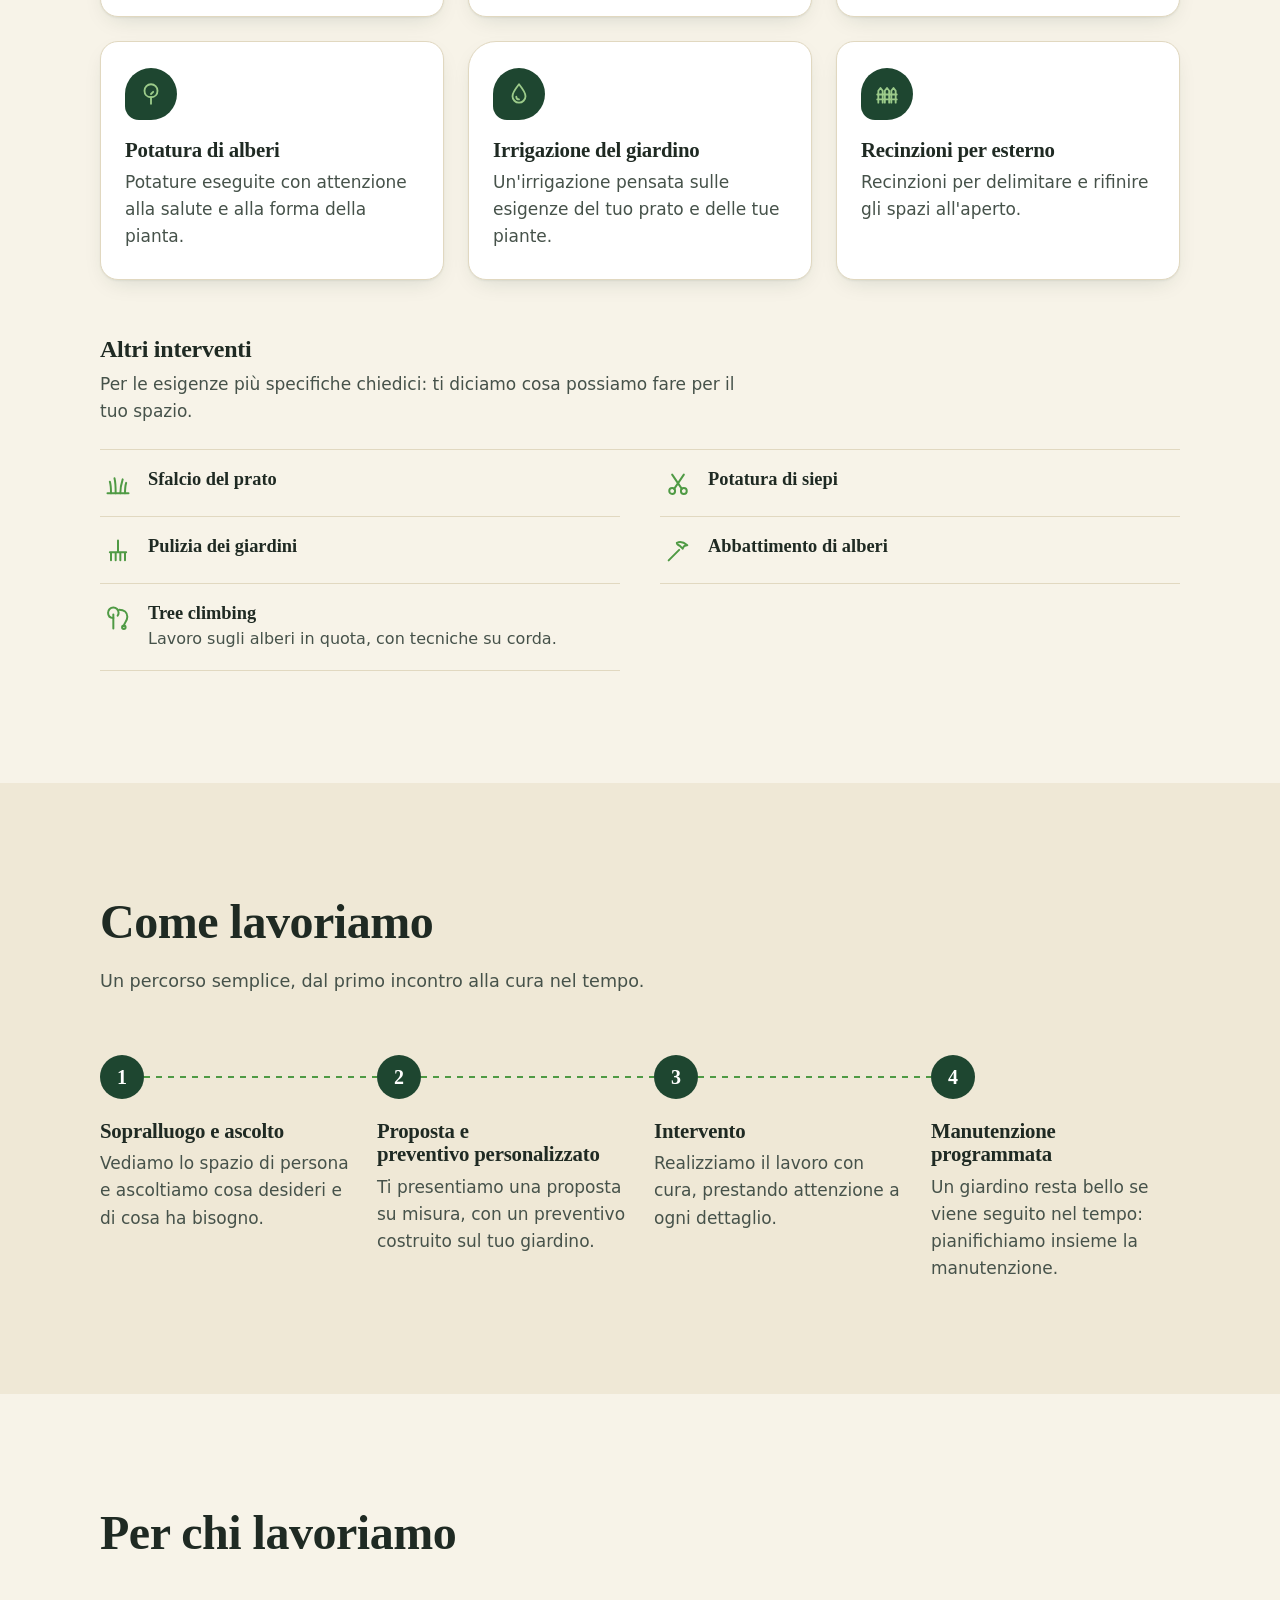
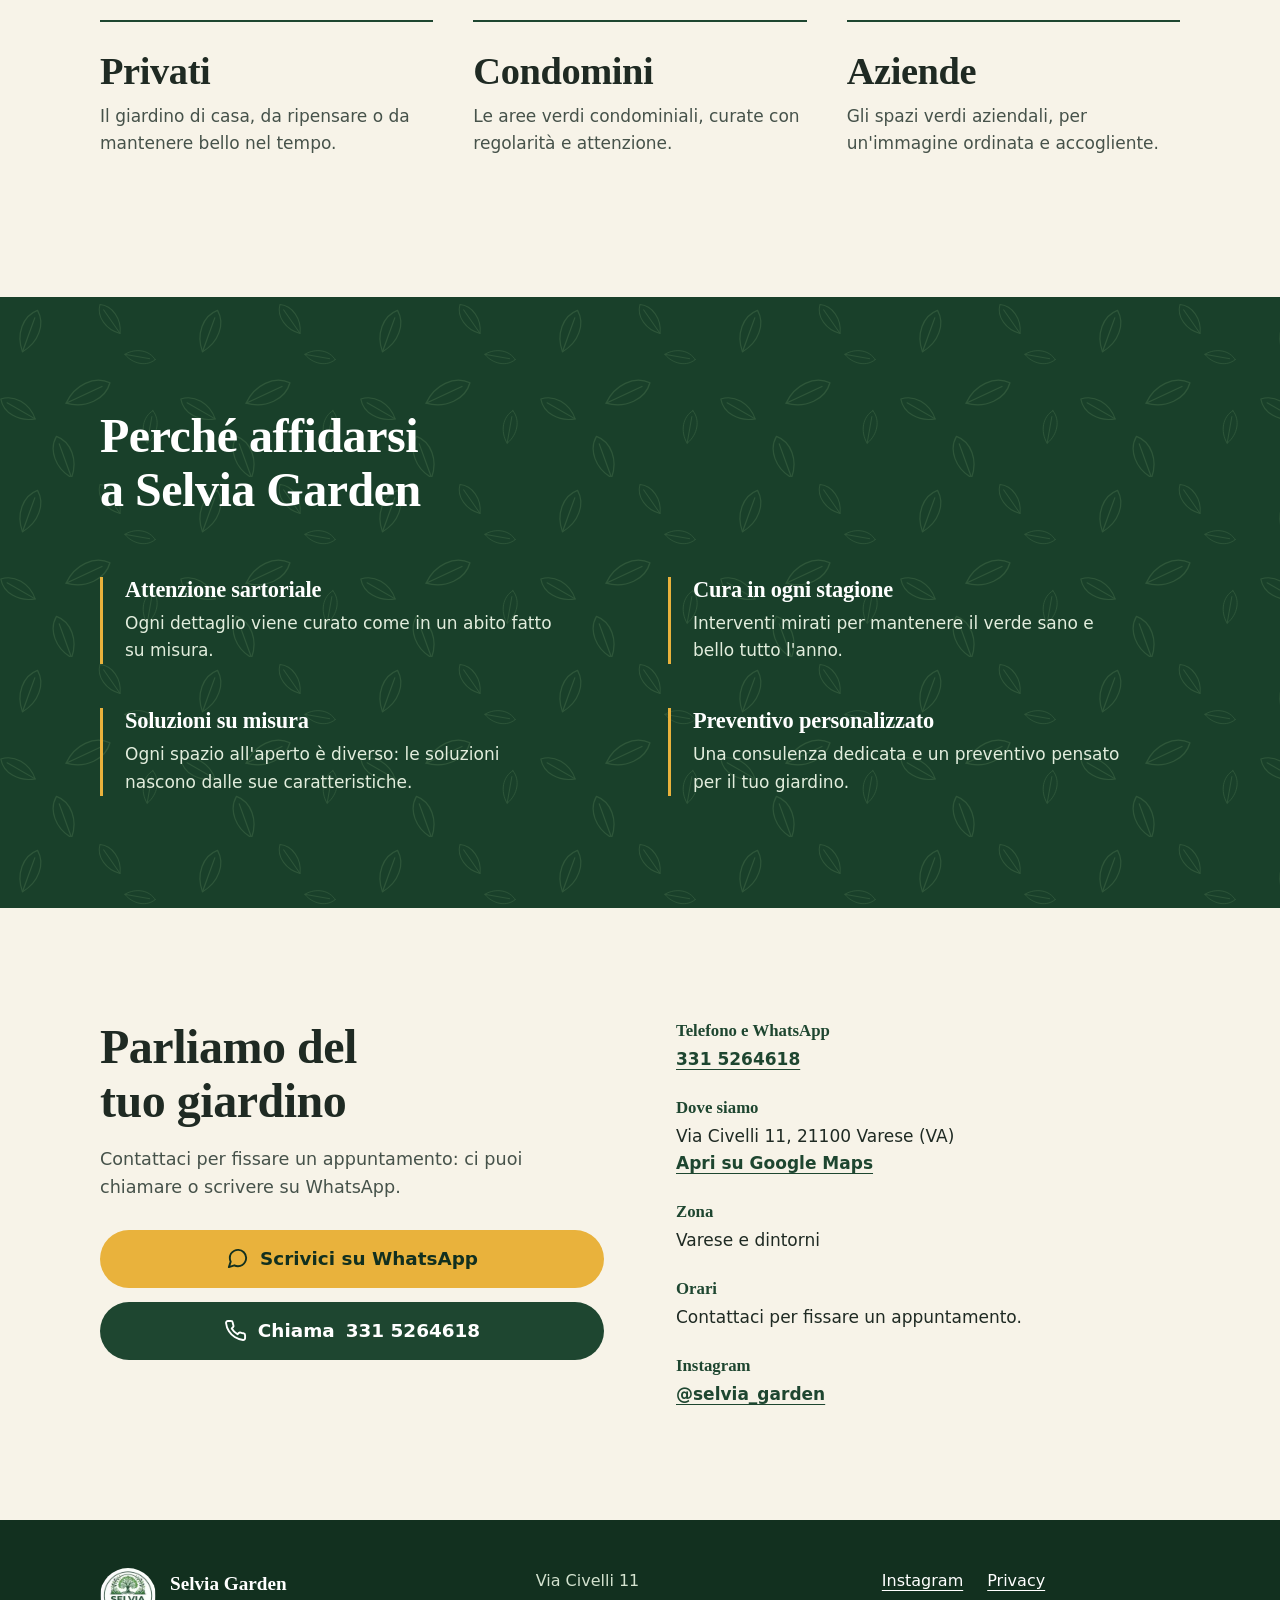
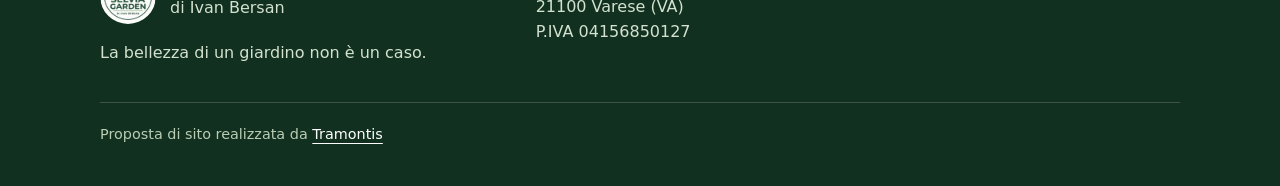
==== commit 29057361: "Merge pull request #2 from Luckylori07/claude/brave-hawking-p9lmqc Aggiungi striscia VERSIONE DEMO c" ====
--- a/index.html
+++ b/index.html
@@ -372,7 +372,7 @@
         </ul>
       </div>
       <!-- BOZZA: rimuovere questo paragrafo quando il sito diventa ufficiale (vedi README) -->
-      <p class="draft-note">Proposta di sito realizzata da [NOME AGENZIA]</p>
+      <p class="draft-note">Proposta di sito realizzata da <a href="https://tramontis.netlify.app/">Tramontis</a></p>
     </div>
   </footer>
 
